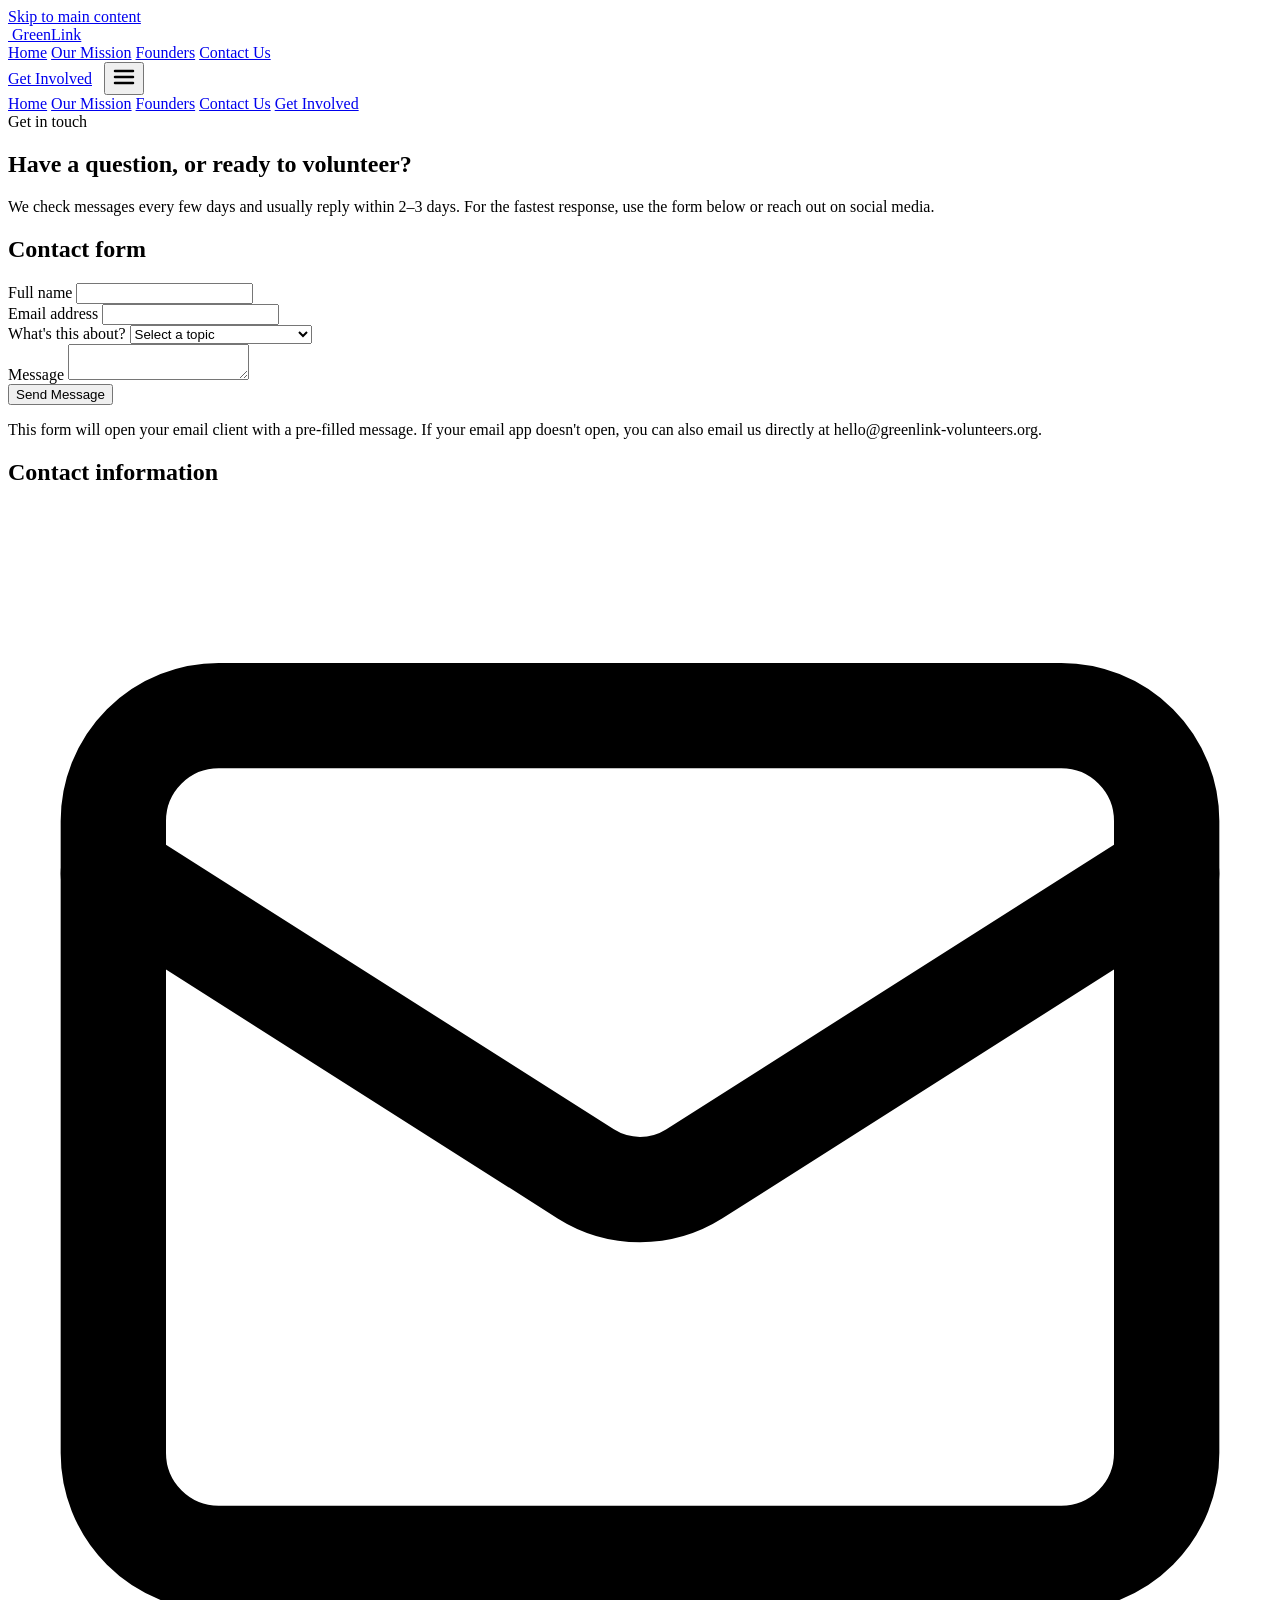
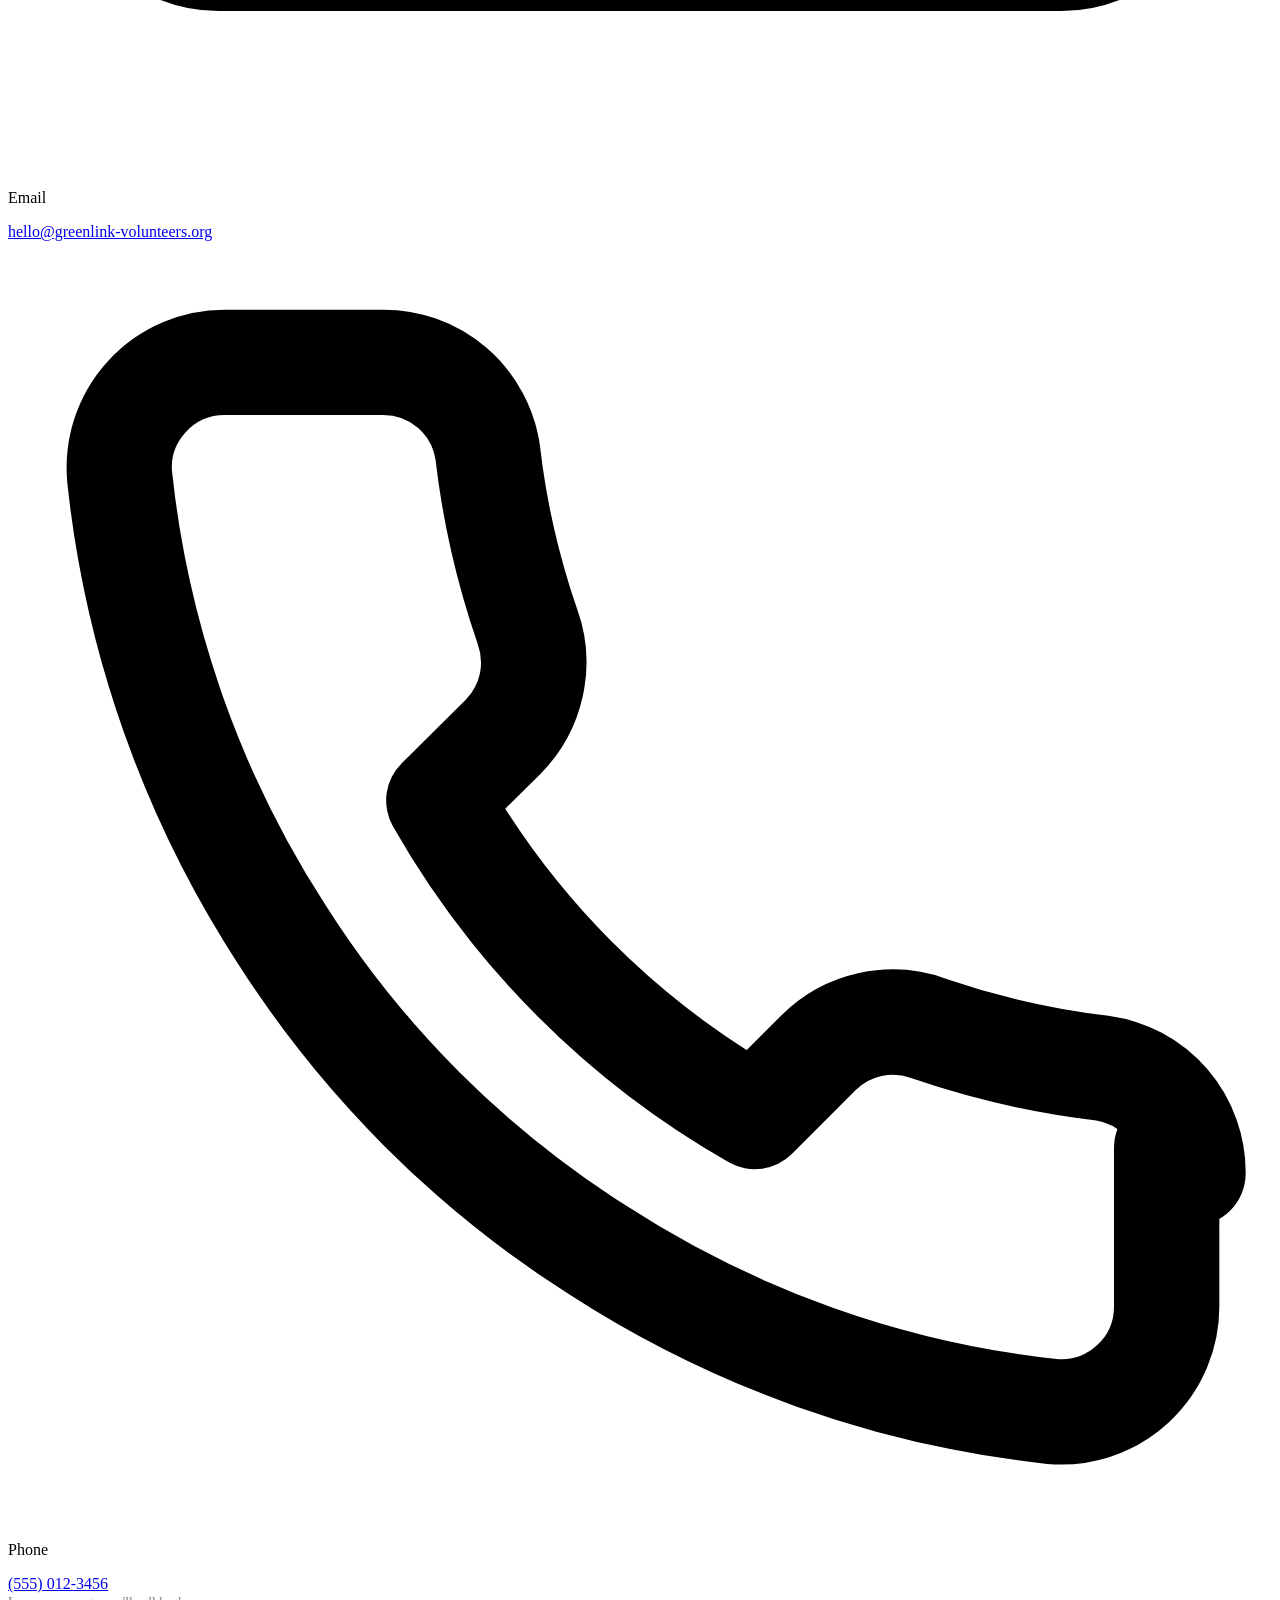
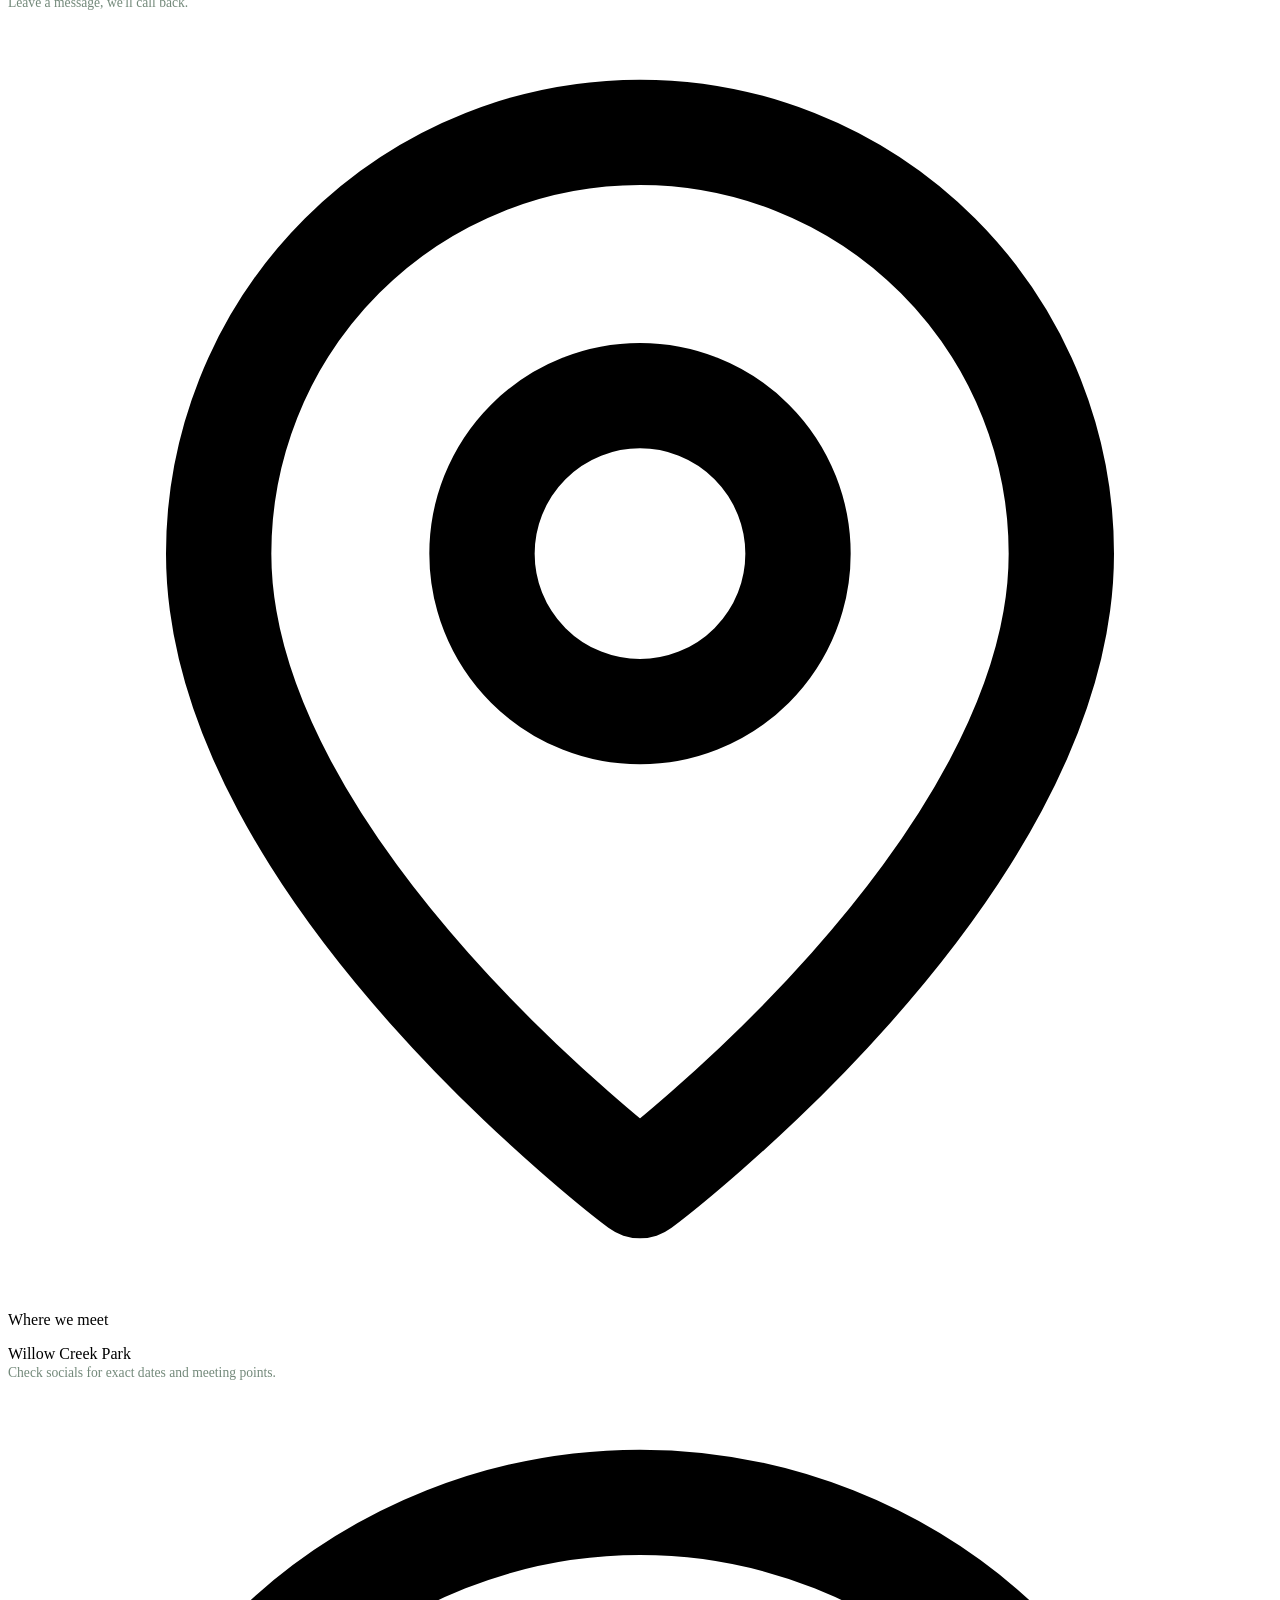
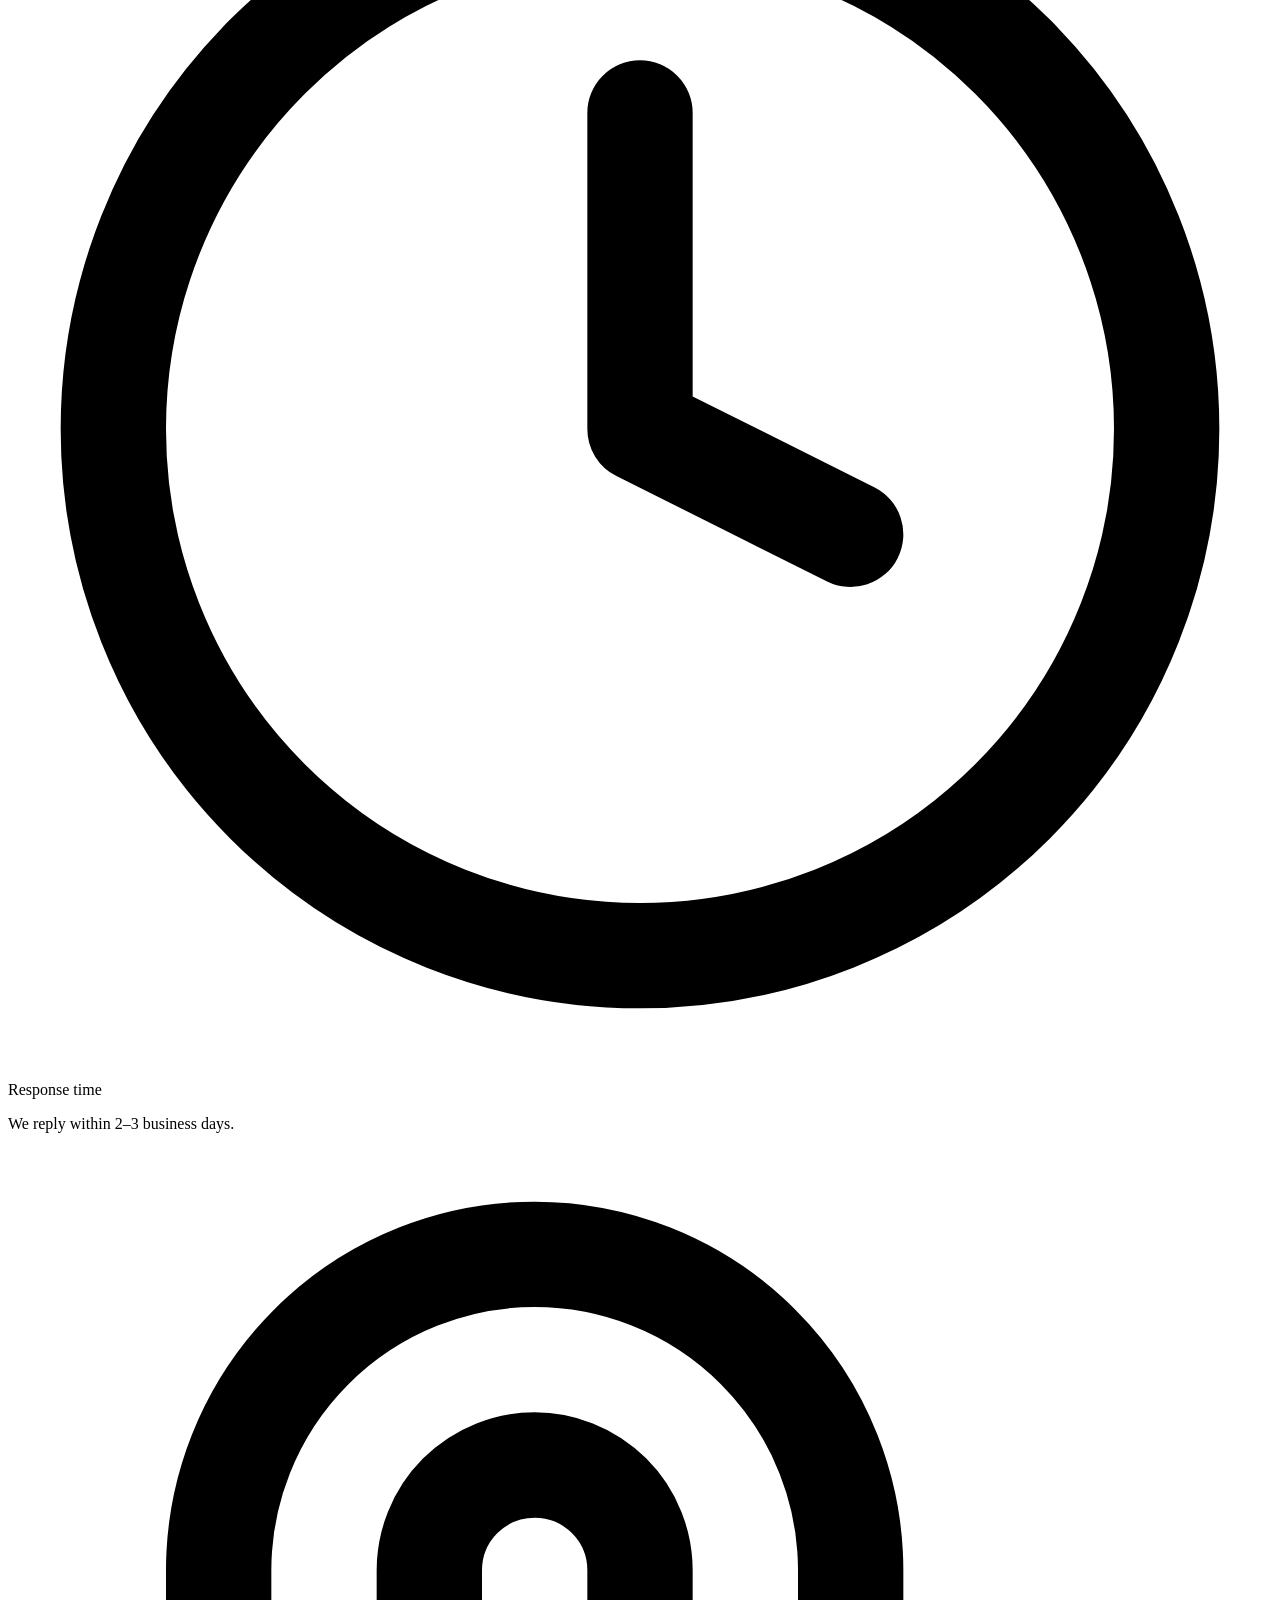
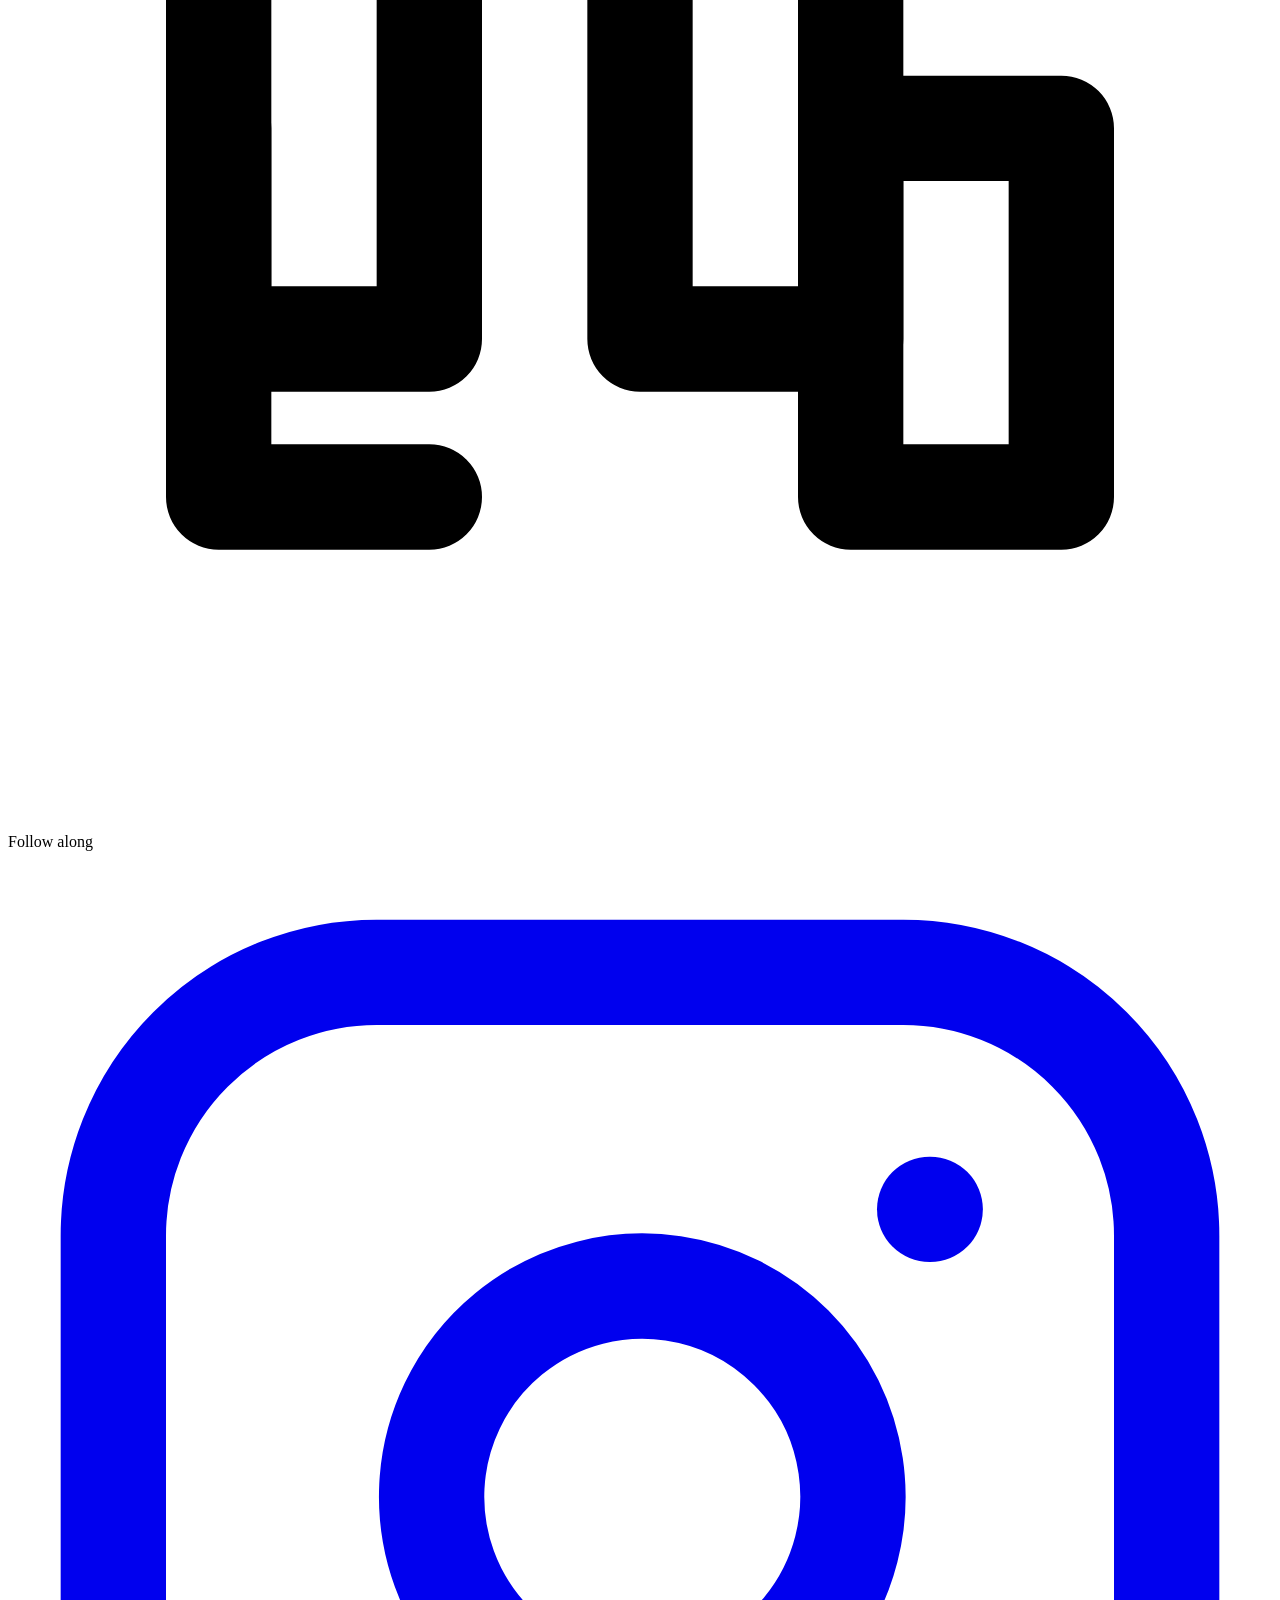
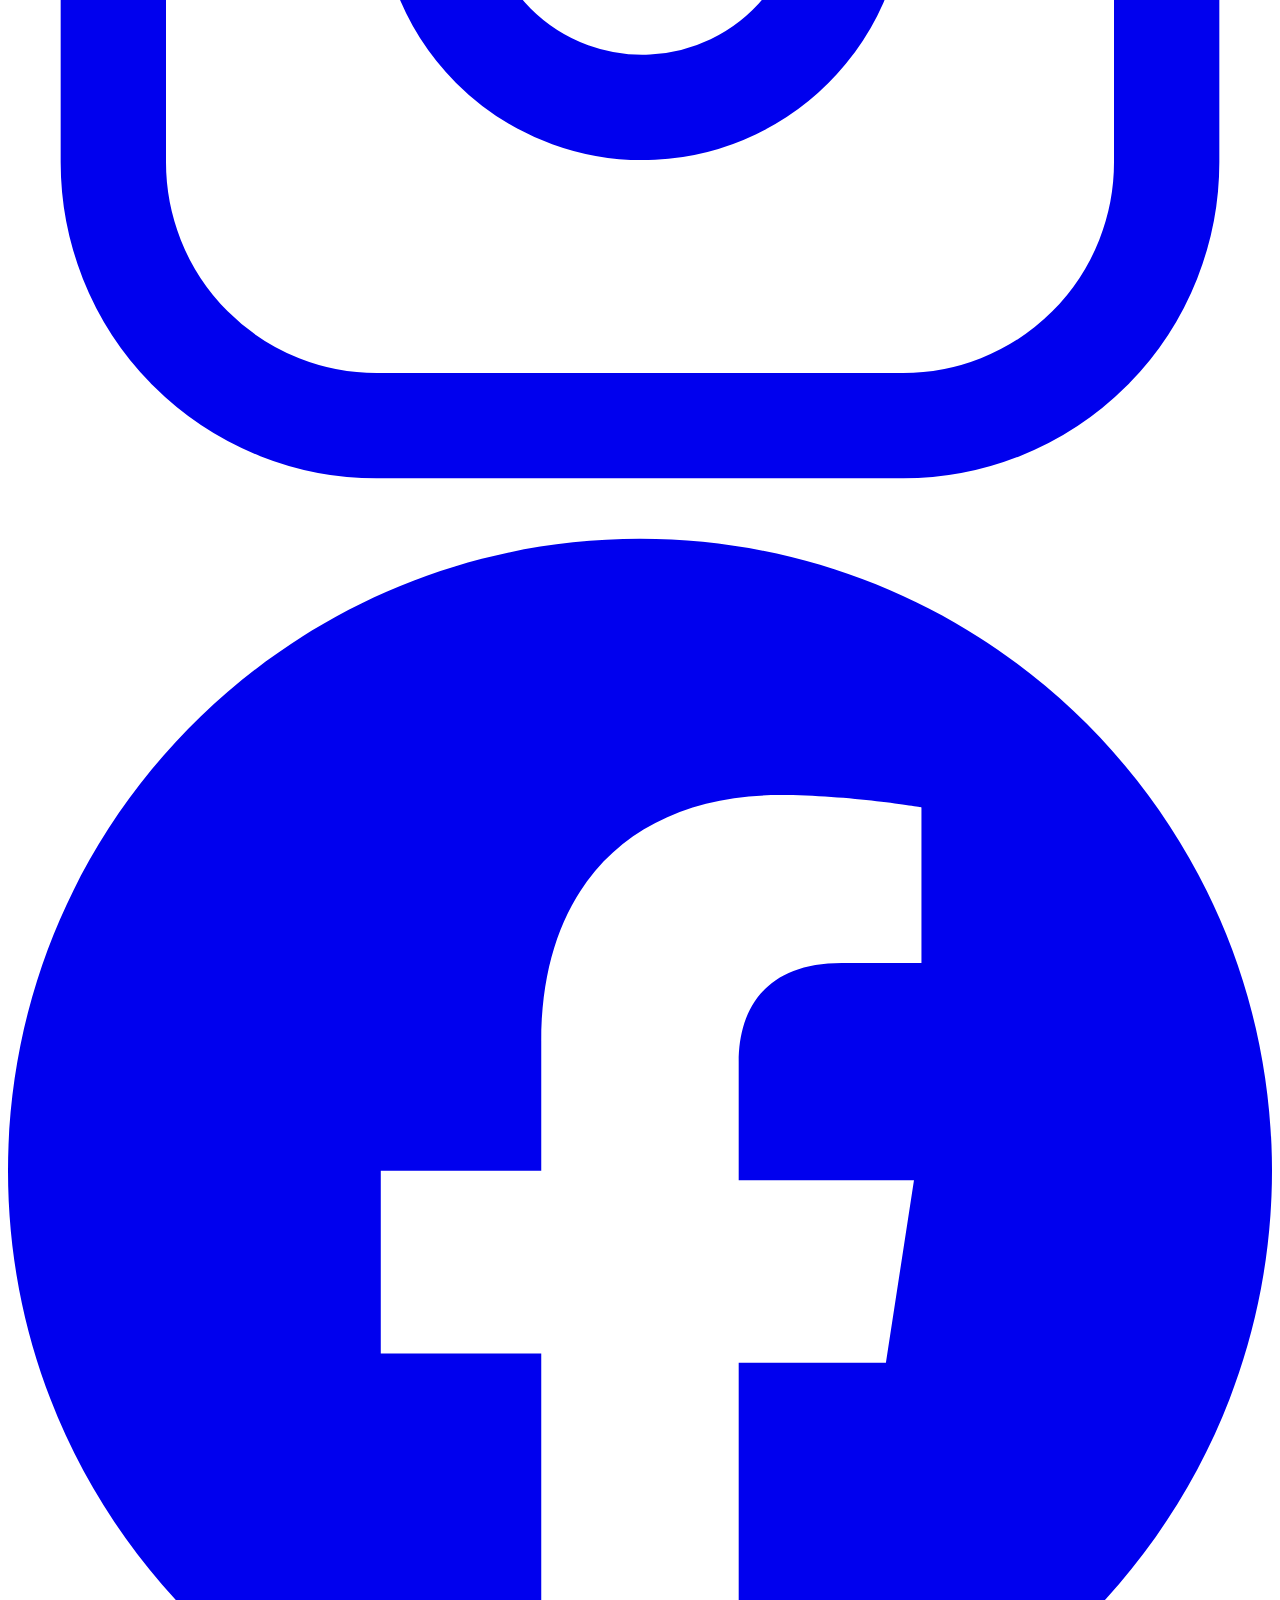
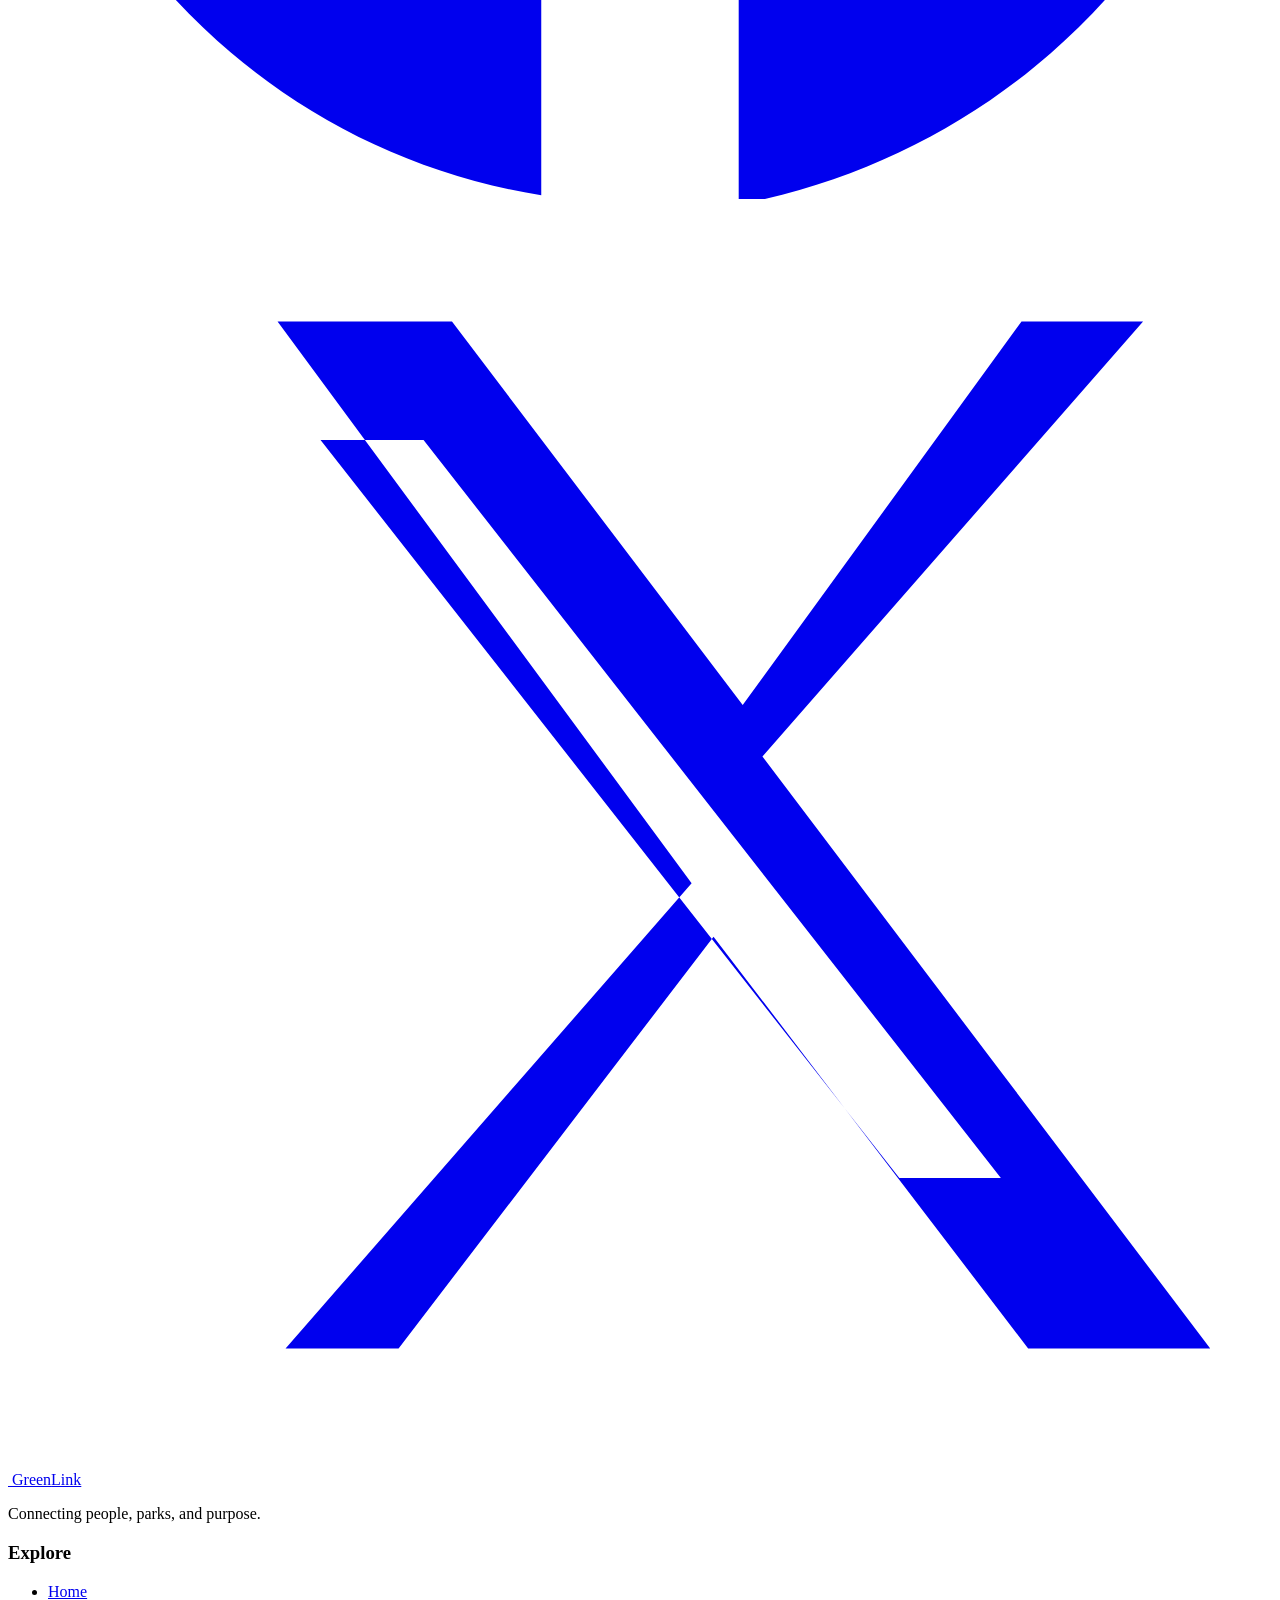
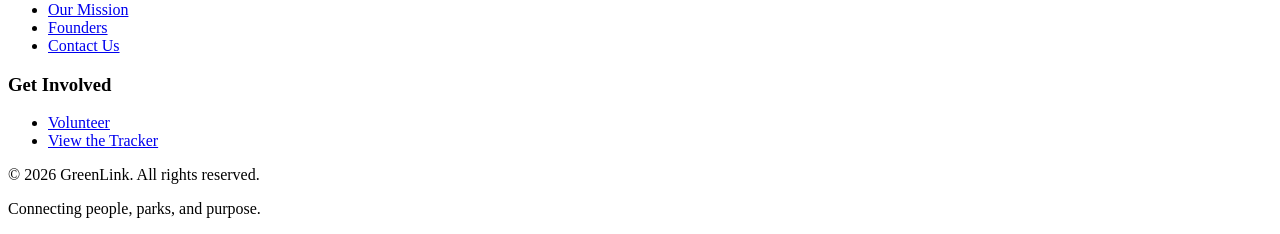
==== contact.html @ 70a1c5a6 "Add contact.html with contact form and layout This HTML file includes a contact form, navigation, an" ====
<!DOCTYPE html>
<html lang="en">
<head>
  <meta charset="UTF-8" />
  <meta name="viewport" content="width=device-width, initial-scale=1.0" />
  <meta name="description" content="Get in touch with GreenLink to volunteer, organize a cleanup, or partner with us." />
  <title>Contact Us — GreenLink</title>
  <link rel="icon" href="assets/favicon.svg" type="image/svg+xml" />
  <link rel="stylesheet" href="css/style.css" />
</head>
<body>
  <a href="#main-content" class="sr-only">Skip to main content</a>

  <!-- Header -->
  <header class="site-header">
    <div class="container header-inner">
      <a href="index.html" class="logo-link" aria-label="GreenLink home">
        <img src="assets/logo.svg" alt="" class="logo-mark" />
        <span class="logo-wordmark">Green<span class="word-link">Link</span></span>
      </a>

      <nav class="desktop-nav" aria-label="Main navigation">
        <a href="index.html" class="nav-link">Home</a>
        <a href="mission.html" class="nav-link">Our Mission</a>
        <a href="founders.html" class="nav-link">Founders</a>
        <a href="contact.html" class="nav-link active" aria-current="page">Contact Us</a>
      </nav>

      <div style="display:flex;align-items:center;gap:0.75rem;">
        <a href="contact.html" class="btn btn-ghost header-cta">Get Involved</a>
        <button class="menu-toggle" aria-label="Open menu" aria-expanded="false" aria-controls="mobile-nav">
          <svg width="24" height="24" viewBox="0 0 24 24" fill="none" stroke="currentColor" stroke-width="2.5" stroke-linecap="round" stroke-linejoin="round" aria-hidden="true">
            <line x1="3" y1="6" x2="21" y2="6"></line>
            <line x1="3" y1="12" x2="21" y2="12"></line>
            <line x1="3" y1="18" x2="21" y2="18"></line>
          </svg>
        </button>
      </div>

      <nav id="mobile-nav" class="mobile-nav" aria-label="Mobile navigation">
        <a href="index.html" class="nav-link">Home</a>
        <a href="mission.html" class="nav-link">Our Mission</a>
        <a href="founders.html" class="nav-link">Founders</a>
        <a href="contact.html" class="nav-link active" aria-current="page">Contact Us</a>
        <a href="contact.html" class="btn btn-primary">Get Involved</a>
      </nav>
    </div>
  </header>

  <main id="main-content">
    <!-- Page Hero -->
    <section class="page-hero">
      <div class="container">
        <div class="reveal">
          <div class="eyebrow">Get in touch</div>
          <h1>Have a question, or ready to volunteer?</h1>
          <p>We check messages every few days and usually reply within 2–3 days. For the fastest response, use the form below or reach out on social media.</p>
        </div>
      </div>
    </section>

    <!-- Contact Layout -->
    <section class="section" aria-labelledby="contact-title">
      <div class="container contact-layout">
        <div class="reveal">
          <h2 id="contact-title" class="sr-only">Contact form</h2>
          <div class="contact-form-card">
            <form class="contact-form" action="#" method="post" novalidate>
              <div class="form-group">
                <label for="name" class="form-label">Full name</label>
                <input type="text" id="name" name="name" class="form-input" required autocomplete="name" />
              </div>

              <div class="form-group">
                <label for="email" class="form-label">Email address</label>
                <input type="email" id="email" name="email" class="form-input" required autocomplete="email" />
              </div>

              <div class="form-group">
                <label for="topic" class="form-label">What's this about?</label>
                <select id="topic" name="topic" class="form-select" required>
                  <option value="" disabled selected>Select a topic</option>
                  <option value="Volunteering">Volunteering</option>
                  <option value="Organizing a cleanup">Organizing a cleanup</option>
                  <option value="Partnership or sponsorship">Partnership or sponsorship</option>
                  <option value="Press or media">Press or media</option>
                  <option value="Something else">Something else</option>
                </select>
              </div>

              <div class="form-group">
                <label for="message" class="form-label">Message</label>
                <textarea id="message" name="message" class="form-textarea" required></textarea>
              </div>

              <button type="submit" class="btn btn-primary">Send Message</button>
            </form>
            <p class="form-note">This form will open your email client with a pre-filled message. If your email app doesn't open, you can also email us directly at hello@greenlink-volunteers.org.</p>
          </div>
        </div>

        <div class="reveal" style="transition-delay: 100ms;">
          <div class="contact-info-card">
            <h2 class="sr-only">Contact information</h2>
            <div class="contact-cards">
              <div class="info-card">
                <div class="info-card-icon" aria-hidden="true">
                  <svg viewBox="0 0 24 24" fill="none" stroke="currentColor" stroke-width="2" stroke-linecap="round" stroke-linejoin="round">
                    <rect x="2" y="4" width="20" height="16" rx="2" />
                    <path d="m22 7-8.97 5.7a1.93 1.93 0 0 1-2.06 0L2 7" />
                  </svg>
                </div>
                <div>
                  <p class="info-card-title">Email</p>
                  <p class="info-card-value"><a href="mailto:hello@greenlink-volunteers.org">hello@greenlink-volunteers.org</a></p>
                </div>
              </div>

              <div class="info-card">
                <div class="info-card-icon" aria-hidden="true">
                  <svg viewBox="0 0 24 24" fill="none" stroke="currentColor" stroke-width="2" stroke-linecap="round" stroke-linejoin="round">
                    <path d="M22 16.92v3a2 2 0 0 1-2.18 2 19.79 19.79 0 0 1-8.63-3.07 19.5 19.5 0 0 1-6-6 19.79 19.79 0 0 1-3.07-8.67A2 2 0 0 1 4.11 2h3a2 2 0 0 1 2 1.72c.13 1.14.39 2.24.75 3.29a2 2 0 0 1-.46 2.1l-1.22 1.21a16 16 0 0 0 6 6l1.21-1.21a2 2 0 0 1 2.1-.46c1.05.36 2.15.62 3.29.75a2 2 0 0 1 1.72 2z" />
                  </svg>
                </div>
                <div>
                  <p class="info-card-title">Phone</p>
                  <p class="info-card-value"><a href="tel:+15550123">(555) 012-3456</a><br /><span style="font-size: 0.85rem; color: rgba(22, 59, 34, 0.6);">Leave a message, we'll call back.</span></p>
                </div>
              </div>

              <div class="info-card">
                <div class="info-card-icon" aria-hidden="true">
                  <svg viewBox="0 0 24 24" fill="none" stroke="currentColor" stroke-width="2" stroke-linecap="round" stroke-linejoin="round">
                    <path d="M20 10c0 6-8 12-8 12s-8-6-8-12a8 8 0 0 1 16 0Z" />
                    <circle cx="12" cy="10" r="3" />
                  </svg>
                </div>
                <div>
                  <p class="info-card-title">Where we meet</p>
                  <p class="info-card-value">Willow Creek Park<br /><span style="font-size: 0.85rem; color: rgba(22, 59, 34, 0.6);">Check socials for exact dates and meeting points.</span></p>
                </div>
              </div>

              <div class="info-card">
                <div class="info-card-icon" aria-hidden="true">
                  <svg viewBox="0 0 24 24" fill="none" stroke="currentColor" stroke-width="2" stroke-linecap="round" stroke-linejoin="round">
                    <circle cx="12" cy="12" r="10" />
                    <polyline points="12 6 12 12 16 14" />
                  </svg>
                </div>
                <div>
                  <p class="info-card-title">Response time</p>
                  <p class="info-card-value">We reply within 2–3 business days.</p>
                </div>
              </div>

              <div class="info-card">
                <div class="info-card-icon" aria-hidden="true">
                  <svg viewBox="0 0 24 24" fill="none" stroke="currentColor" stroke-width="2" stroke-linecap="round" stroke-linejoin="round">
                    <path d="M16 8a6 6 0 0 0-12 0v7h4V8a2 2 0 0 1 4 0v7h4V8Z" />
                    <path d="M20 11h-4v7h4V11Z" />
                    <path d="M4 11v7h4" />
                  </svg>
                </div>
                <div>
                  <p class="info-card-title">Follow along</p>
                  <div class="social-links">
                    <a href="https://instagram.com/greenlink" class="social-link" aria-label="Instagram" target="_blank" rel="noopener noreferrer">
                      <svg viewBox="0 0 24 24" fill="none" stroke="currentColor" stroke-width="2" stroke-linecap="round" stroke-linejoin="round">
                        <rect x="2" y="2" width="20" height="20" rx="5" ry="5" />
                        <path d="M16 11.37A4 4 0 1 1 12.63 8 4 4 0 0 1 16 11.37Z" />
                        <line x1="17.5" y1="6.5" x2="17.51" y2="6.5" />
                      </svg>
                    </a>
                    <a href="https://facebook.com/greenlink" class="social-link" aria-label="Facebook" target="_blank" rel="noopener noreferrer">
                      <svg viewBox="0 0 24 24" fill="currentColor" aria-hidden="true">
                        <path d="M24 12.073c0-6.627-5.373-12-12-12S0 5.446 0 12.073c0 5.99 4.388 10.954 10.125 11.854v-8.385H7.078v-3.469h3.047V9.608c0-3.005 1.79-4.669 4.533-4.669 1.312 0 2.686.234 2.686.234v2.953H15.83c-1.491 0-1.956.925-1.956 1.874v2.25h3.328l-.533 3.469h-2.795v8.385C19.612 23.027 24 18.062 24 12.073Z" />
                      </svg>
                    </a>
                    <a href="https://x.com/greenlink" class="social-link" aria-label="X" target="_blank" rel="noopener noreferrer">
                      <svg viewBox="0 0 24 24" fill="currentColor" aria-hidden="true">
                        <path d="M18.244 2.25h3.308l-7.227 8.26 8.502 11.24H19.37l-5.974-7.82-5.98 7.82H5.27l7.71-8.835L5.118 2.25H8.43l5.52 7.282 5.294-7.282Zm-1.26 16.263h1.868L7.89 4.5H5.934l10.99 14.013Z" />
                      </svg>
                    </a>
                  </div>
                </div>
              </div>
            </div>
          </div>
        </div>
      </div>
    </section>
  </main>

  <!-- Footer -->
  <footer class="site-footer">
    <div class="container">
      <div class="footer-grid">
        <div class="footer-logo">
          <a href="index.html" class="logo-link" aria-label="GreenLink home">
            <img src="assets/logo-white.svg" alt="" class="logo-mark" />
            <span class="logo-wordmark">Green<span class="word-link">Link</span></span>
          </a>
          <p class="footer-tagline">Connecting people, parks, and purpose.</p>
        </div>

        <div>
          <h3 class="footer-heading">Explore</h3>
          <ul class="footer-links">
            <li><a href="index.html">Home</a></li>
            <li><a href="mission.html">Our Mission</a></li>
            <li><a href="founders.html">Founders</a></li>
            <li><a href="contact.html">Contact Us</a></li>
          </ul>
        </div>

        <div>
          <h3 class="footer-heading">Get Involved</h3>
          <ul class="footer-links">
            <li><a href="contact.html">Volunteer</a></li>
            <li><a href="index.html#tracker-title">View the Tracker</a></li>
          </ul>
        </div>
      </div>

      <div class="footer-bottom">
        <p>&copy; <span class="footer-year">2026</span> GreenLink. All rights reserved.</p>
        <p>Connecting people, parks, and purpose.</p>
      </div>
    </div>
  </footer>

  <script src="js/tracker-data.js"></script>
  <script src="js/main.js"></script>
</body>
</html>
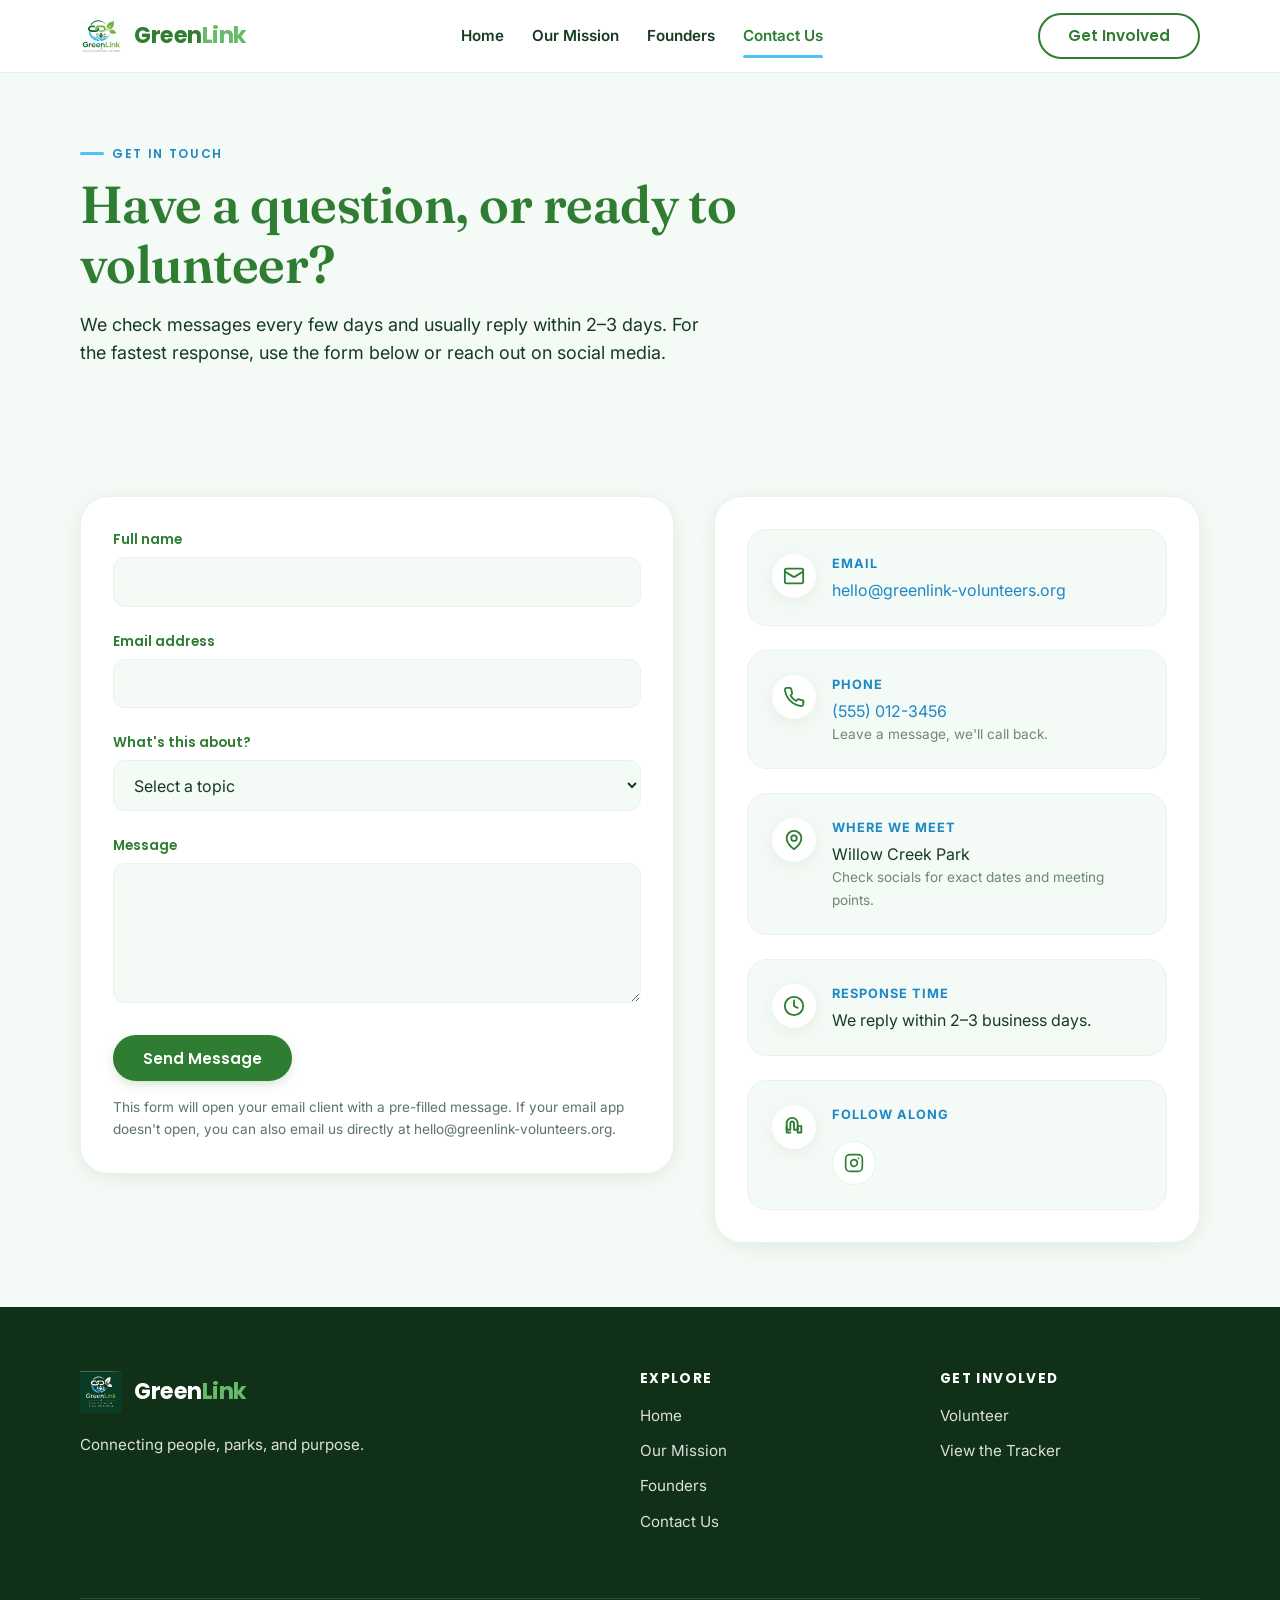
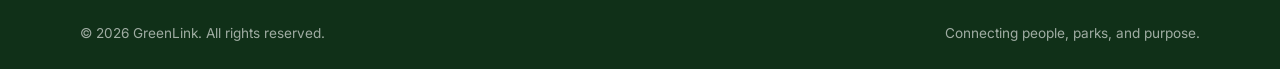
==== commit b6c40daa: "Remove Facebook and X social media links Removed social media links for Facebook and X." ====
--- a/contact.html
+++ b/contact.html
@@ -172,16 +172,6 @@
                         <line x1="17.5" y1="6.5" x2="17.51" y2="6.5" />
                       </svg>
                     </a>
-                    <a href="https://facebook.com/greenlink" class="social-link" aria-label="Facebook" target="_blank" rel="noopener noreferrer">
-                      <svg viewBox="0 0 24 24" fill="currentColor" aria-hidden="true">
-                        <path d="M24 12.073c0-6.627-5.373-12-12-12S0 5.446 0 12.073c0 5.99 4.388 10.954 10.125 11.854v-8.385H7.078v-3.469h3.047V9.608c0-3.005 1.79-4.669 4.533-4.669 1.312 0 2.686.234 2.686.234v2.953H15.83c-1.491 0-1.956.925-1.956 1.874v2.25h3.328l-.533 3.469h-2.795v8.385C19.612 23.027 24 18.062 24 12.073Z" />
-                      </svg>
-                    </a>
-                    <a href="https://x.com/greenlink" class="social-link" aria-label="X" target="_blank" rel="noopener noreferrer">
-                      <svg viewBox="0 0 24 24" fill="currentColor" aria-hidden="true">
-                        <path d="M18.244 2.25h3.308l-7.227 8.26 8.502 11.24H19.37l-5.974-7.82-5.98 7.82H5.27l7.71-8.835L5.118 2.25H8.43l5.52 7.282 5.294-7.282Zm-1.26 16.263h1.868L7.89 4.5H5.934l10.99 14.013Z" />
-                      </svg>
-                    </a>
                   </div>
                 </div>
               </div>
--- a/css/style.css
+++ b/css/style.css
@@ -0,0 +1,1397 @@
+/* ========================================
+   GreenLink Static Site Styles
+   Modern theme, volunteer-community feel
+   ======================================== */
+
+/* Google Fonts */
+@import url('https://fonts.googleapis.com/css2?family=Fraunces:opsz,wght@9..144,500;9..144,600&family=Inter:wght@400;500;600;700&family=Poppins:wght@600;700&display=swap');
+
+/* CSS Custom Properties / Tokens */
+:root {
+  /* Brand colors (exact hex values) */
+  --forest: #2E7D32;
+  --leaf: #66BB6A;
+  --water: #4FC3F7;
+  --paper: #FFFFFF;
+  --forest-deep: #103018;
+  --forest-ink: #163B22;
+  --mist: #F4FAF5;
+  --mist-dim: #E8F3EA;
+  --water-deep: #1E88C7;
+
+  /* Derived */
+  --forest-700: #1B5E20;
+  --leaf-300: #A5D6A7;
+
+  /* Typography */
+  --font-display: 'Fraunces', Georgia, serif;
+  --font-heading: 'Poppins', system-ui, sans-serif;
+  --font-body: 'Inter', system-ui, sans-serif;
+
+  /* Spacing */
+  --space-xs: 0.5rem;
+  --space-sm: 1rem;
+  --space-md: 1.5rem;
+  --space-lg: 2.5rem;
+  --space-xl: 4rem;
+  --space-2xl: 6rem;
+
+  /* Layout */
+  --max-width: 1200px;
+  --radius-sm: 12px;
+  --radius-md: 20px;
+  --radius-lg: 28px;
+  --radius-pill: 999px;
+
+  /* Shadows */
+  --shadow-soft: 0 12px 32px -16px rgba(16, 48, 24, 0.25);
+  --shadow-card: 0 4px 24px -6px rgba(16, 48, 24, 0.12);
+
+  /* Motion */
+  --transition-fast: 150ms ease;
+  --transition-base: 200ms ease;
+}
+
+/* Reset & base */
+*,
+*::before,
+*::after {
+  box-sizing: border-box;
+}
+
+html {
+  scroll-behavior: smooth;
+}
+
+@media (prefers-reduced-motion: reduce) {
+  html {
+    scroll-behavior: auto;
+  }
+
+  *,
+  *::before,
+  *::after {
+    animation-duration: 0.01ms !important;
+    animation-iteration-count: 1 !important;
+    transition-duration: 0.01ms !important;
+  }
+}
+
+body {
+  margin: 0;
+  font-family: var(--font-body);
+  color: var(--forest-ink);
+  background-color: var(--mist);
+  line-height: 1.6;
+  -webkit-font-smoothing: antialiased;
+  -moz-osx-font-smoothing: grayscale;
+}
+
+img {
+  max-width: 100%;
+  height: auto;
+  display: block;
+}
+
+a {
+  color: var(--water-deep);
+  text-decoration: none;
+  transition: color var(--transition-fast);
+}
+
+a:hover {
+  color: var(--forest);
+}
+
+a:focus-visible,
+button:focus-visible,
+input:focus-visible,
+textarea:focus-visible,
+select:focus-visible {
+  outline: 3px solid var(--water);
+  outline-offset: 2px;
+}
+
+/* Typography helpers */
+.font-display {
+  font-family: var(--font-display);
+}
+
+.font-heading {
+  font-family: var(--font-heading);
+}
+
+.font-body {
+  font-family: var(--font-body);
+}
+
+.eyebrow {
+  display: inline-flex;
+  align-items: center;
+  gap: 0.5rem;
+  font-family: var(--font-heading);
+  font-size: 0.75rem;
+  font-weight: 600;
+  letter-spacing: 0.14em;
+  text-transform: uppercase;
+  color: var(--water-deep);
+  margin-bottom: 0.75rem;
+}
+
+.eyebrow::before {
+  content: '';
+  display: inline-block;
+  width: 1.5rem;
+  height: 3px;
+  background-color: var(--water);
+  border-radius: 2px;
+}
+
+h1, h2, h3, h4, h5, h6 {
+  margin: 0;
+  font-family: var(--font-heading);
+  font-weight: 700;
+  line-height: 1.15;
+  letter-spacing: -0.01em;
+  color: var(--forest);
+}
+
+p {
+  margin: 0;
+}
+
+.text-forest {
+  color: var(--forest);
+}
+
+.text-forest-ink {
+  color: var(--forest-ink);
+}
+
+.text-white {
+  color: var(--paper);
+}
+
+.text-water {
+  color: var(--water);
+}
+
+/* Container */
+.container {
+  width: 100%;
+  max-width: var(--max-width);
+  margin-left: auto;
+  margin-right: auto;
+  padding-left: var(--space-md);
+  padding-right: var(--space-md);
+}
+
+@media (min-width: 640px) {
+  .container {
+    padding-left: var(--space-lg);
+    padding-right: var(--space-lg);
+  }
+}
+
+/* Buttons */
+.btn {
+  display: inline-flex;
+  align-items: center;
+  justify-content: center;
+  gap: 0.5rem;
+  padding: 0.85rem 1.75rem;
+  border-radius: var(--radius-pill);
+  font-family: var(--font-heading);
+  font-size: 0.95rem;
+  font-weight: 600;
+  line-height: 1;
+  text-align: center;
+  border: 2px solid transparent;
+  cursor: pointer;
+  transition: transform var(--transition-base), background-color var(--transition-base), border-color var(--transition-base), color var(--transition-base), box-shadow var(--transition-base);
+}
+
+.btn:hover {
+  transform: translateY(-2px);
+}
+
+.btn-primary {
+  background-color: var(--forest);
+  color: var(--paper);
+  border-color: var(--forest);
+  box-shadow: 0 4px 14px -4px rgba(46, 125, 50, 0.35);
+}
+
+.btn-primary:hover {
+  background-color: var(--forest-700);
+  border-color: var(--forest-700);
+  color: var(--paper);
+  box-shadow: 0 6px 18px -4px rgba(46, 125, 50, 0.45);
+}
+
+.btn-ghost {
+  background-color: transparent;
+  color: var(--forest);
+  border-color: var(--forest);
+}
+
+.btn-ghost:hover {
+  background-color: var(--forest);
+  color: var(--paper);
+}
+
+.btn-light {
+  background-color: var(--paper);
+  color: var(--forest);
+  border-color: var(--paper);
+}
+
+.btn-light:hover {
+  background-color: var(--mist);
+  color: var(--forest);
+}
+
+/* Header */
+.site-header {
+  position: sticky;
+  top: 0;
+  z-index: 100;
+  background-color: rgba(255, 255, 255, 0.92);
+  backdrop-filter: blur(10px);
+  -webkit-backdrop-filter: blur(10px);
+  border-bottom: 1px solid var(--mist-dim);
+  transition: box-shadow var(--transition-base);
+}
+
+.site-header.scrolled {
+  box-shadow: 0 4px 20px -8px rgba(16, 48, 24, 0.12);
+}
+
+.header-inner {
+  display: flex;
+  align-items: center;
+  justify-content: space-between;
+  height: 72px;
+}
+
+.logo-link {
+  display: inline-flex;
+  align-items: center;
+  gap: 0.75rem;
+  text-decoration: none;
+}
+
+.logo-link:hover {
+  color: inherit;
+}
+
+.logo-mark {
+  width: 42px;
+  height: 42px;
+  flex-shrink: 0;
+}
+
+.logo-wordmark {
+  font-family: var(--font-heading);
+  font-size: 1.4rem;
+  font-weight: 700;
+  letter-spacing: -0.02em;
+  color: var(--forest);
+}
+
+.logo-wordmark .word-link {
+  color: var(--leaf);
+}
+
+/* Desktop nav */
+.desktop-nav {
+  display: none;
+  align-items: center;
+  gap: 0.25rem;
+}
+
+@media (min-width: 860px) {
+  .desktop-nav {
+    display: flex;
+  }
+}
+
+.nav-link {
+  position: relative;
+  padding: 0.5rem 0.75rem;
+  font-family: var(--font-body);
+  font-size: 0.95rem;
+  font-weight: 600;
+  color: var(--forest-ink);
+  border-radius: var(--radius-pill);
+  transition: color var(--transition-fast), background-color var(--transition-fast);
+}
+
+.nav-link:hover {
+  color: var(--forest);
+  background-color: var(--mist-dim);
+}
+
+.nav-link.active {
+  color: var(--forest);
+}
+
+.nav-link.active::after {
+  content: '';
+  position: absolute;
+  bottom: -2px;
+  left: 0.75rem;
+  right: 0.75rem;
+  height: 3px;
+  background-color: var(--water);
+  border-radius: 2px;
+}
+
+.header-cta {
+  display: none;
+}
+
+@media (min-width: 860px) {
+  .header-cta {
+    display: inline-flex;
+  }
+}
+
+/* Mobile menu button */
+.menu-toggle {
+  display: flex;
+  align-items: center;
+  justify-content: center;
+  width: 44px;
+  height: 44px;
+  border-radius: 50%;
+  border: none;
+  background-color: var(--mist);
+  color: var(--forest);
+  cursor: pointer;
+  transition: background-color var(--transition-fast);
+}
+
+.menu-toggle:hover {
+  background-color: var(--mist-dim);
+}
+
+@media (min-width: 860px) {
+  .menu-toggle {
+    display: none;
+  }
+}
+
+.menu-toggle[aria-expanded="true"] {
+  background-color: var(--forest);
+  color: var(--paper);
+}
+
+/* Mobile nav dropdown */
+.mobile-nav {
+  display: none;
+  position: absolute;
+  top: 72px;
+  left: 0;
+  right: 0;
+  background-color: var(--paper);
+  border-bottom: 1px solid var(--mist-dim);
+  box-shadow: var(--shadow-soft);
+  padding: var(--space-md);
+}
+
+.mobile-nav.open {
+  display: block;
+}
+
+.mobile-nav .nav-link {
+  display: block;
+  padding: 0.85rem 0.5rem;
+  border-bottom: 1px solid var(--mist-dim);
+  font-size: 1rem;
+}
+
+.mobile-nav .nav-link.active::after {
+  left: 0.5rem;
+  right: auto;
+  width: 2rem;
+  bottom: 0.5rem;
+}
+
+.mobile-nav .btn {
+  width: 100%;
+  margin-top: var(--space-sm);
+}
+
+/* Footer */
+.site-footer {
+  background-color: var(--forest-deep);
+  color: rgba(255, 255, 255, 0.85);
+  padding-top: var(--space-xl);
+  padding-bottom: var(--space-md);
+}
+
+.footer-grid {
+  display: grid;
+  gap: var(--space-lg);
+  grid-template-columns: 1fr;
+}
+
+@media (min-width: 640px) {
+  .footer-grid {
+    grid-template-columns: repeat(2, 1fr);
+  }
+}
+
+@media (min-width: 860px) {
+  .footer-grid {
+    grid-template-columns: 2fr 1fr 1fr;
+  }
+}
+
+.footer-logo .logo-wordmark {
+  color: var(--paper);
+}
+
+.footer-logo .logo-wordmark .word-link {
+  color: var(--leaf);
+}
+
+.footer-tagline {
+  margin-top: 0.75rem;
+  font-size: 0.95rem;
+  line-height: 1.6;
+  max-width: 320px;
+}
+
+.footer-heading {
+  font-family: var(--font-heading);
+  font-size: 0.85rem;
+  font-weight: 700;
+  letter-spacing: 0.1em;
+  text-transform: uppercase;
+  color: var(--paper);
+  margin-bottom: 1rem;
+}
+
+.footer-links {
+  list-style: none;
+  margin: 0;
+  padding: 0;
+  display: flex;
+  flex-direction: column;
+  gap: 0.6rem;
+}
+
+.footer-links a {
+  color: rgba(255, 255, 255, 0.85);
+  font-size: 0.95rem;
+  transition: color var(--transition-fast);
+}
+
+.footer-links a:hover {
+  color: var(--leaf);
+}
+
+.footer-bottom {
+  margin-top: var(--space-xl);
+  padding-top: var(--space-md);
+  border-top: 1px solid rgba(255, 255, 255, 0.12);
+  display: flex;
+  flex-direction: column;
+  gap: 0.5rem;
+  text-align: center;
+  font-size: 0.85rem;
+  color: rgba(255, 255, 255, 0.6);
+}
+
+@media (min-width: 640px) {
+  .footer-bottom {
+    flex-direction: row;
+    justify-content: space-between;
+    text-align: left;
+  }
+}
+
+/* Section spacing */
+.section {
+  padding-top: var(--space-xl);
+  padding-bottom: var(--space-xl);
+}
+
+.section-dim {
+  background-color: var(--mist-dim);
+}
+
+/* Hero */
+.hero {
+  padding-top: var(--space-xl);
+  padding-bottom: var(--space-xl);
+  overflow: hidden;
+}
+
+.hero-inner {
+  display: grid;
+  gap: var(--space-lg);
+  align-items: center;
+  grid-template-columns: 1fr;
+}
+
+@media (min-width: 860px) {
+  .hero-inner {
+    grid-template-columns: 1.1fr 0.9fr;
+  }
+}
+
+.hero-title {
+  font-family: var(--font-display);
+  font-size: clamp(2.2rem, 5vw, 3.5rem);
+  font-weight: 600;
+  line-height: 1.1;
+  color: var(--forest);
+  margin-bottom: 1rem;
+}
+
+.hero-title .highlight {
+  color: var(--forest);
+  position: relative;
+  display: inline;
+}
+
+.hero-subtitle {
+  font-size: 1.125rem;
+  color: var(--forest-ink);
+  max-width: 540px;
+  margin-bottom: var(--space-md);
+}
+
+.hero-actions {
+  display: flex;
+  flex-wrap: wrap;
+  gap: 0.75rem;
+  margin-bottom: var(--space-lg);
+}
+
+.hero-stats {
+  display: flex;
+  flex-wrap: wrap;
+  gap: var(--space-md);
+  padding-top: var(--space-sm);
+  border-top: 1px solid var(--mist-dim);
+}
+
+.hero-stat {
+  min-width: 130px;
+}
+
+.hero-stat-number {
+  font-family: var(--font-heading);
+  font-size: 1.75rem;
+  font-weight: 700;
+  color: var(--forest);
+  line-height: 1;
+}
+
+.hero-stat-label {
+  font-size: 0.8rem;
+  font-weight: 500;
+  color: rgba(22, 59, 34, 0.7);
+  margin-top: 0.25rem;
+}
+
+/* Hero logo frame */
+.hero-visual {
+  display: flex;
+  justify-content: center;
+  align-items: center;
+  position: relative;
+}
+
+.hero-logo-frame {
+  position: relative;
+  width: clamp(260px, 80vw, 420px);
+  aspect-ratio: 1 / 1;
+  display: flex;
+  align-items: center;
+  justify-content: center;
+  border-radius: 50%;
+  background: radial-gradient(circle at 40% 35%, rgba(102, 187, 106, 0.18), rgba(244, 250, 245, 0) 60%);
+}
+
+.hero-logo-frame .logo-mark {
+  width: 70%;
+  height: 70%;
+  z-index: 2;
+}
+
+.rotating-ring {
+  position: absolute;
+  inset: 0;
+  border-radius: 50%;
+  border: 2px dashed var(--mist-dim);
+  animation: spin 60s linear infinite;
+}
+
+@keyframes spin {
+  from { transform: rotate(0deg); }
+  to { transform: rotate(360deg); }
+}
+
+/* Pillars strip */
+.pillars-section {
+  background-color: var(--paper);
+  border-top: 1px solid var(--mist-dim);
+  border-bottom: 1px solid var(--mist-dim);
+  padding-top: var(--space-lg);
+  padding-bottom: var(--space-lg);
+}
+
+.pillars-grid {
+  display: grid;
+  grid-template-columns: repeat(5, 1fr);
+  gap: var(--space-md);
+}
+
+@media (max-width: 1024px) {
+  .pillars-grid {
+    grid-template-columns: repeat(2, 1fr);
+  }
+}
+
+@media (max-width: 560px) {
+  .pillars-grid {
+    grid-template-columns: 1fr;
+  }
+}
+
+.pillar-item {
+  text-align: center;
+  padding: var(--space-md);
+  border-radius: var(--radius-md);
+  background-color: var(--mist);
+  border: 1px solid var(--mist-dim);
+  opacity: 0;
+  transform: translateY(24px);
+  transition: opacity 500ms ease, transform 500ms ease, box-shadow 200ms ease;
+}
+
+.pillar-item.revealed {
+  opacity: 1;
+  transform: translateY(0);
+}
+
+.pillar-item:hover {
+  box-shadow: var(--shadow-card);
+}
+
+.pillar-icon {
+  width: 48px;
+  height: 48px;
+  margin: 0 auto 0.75rem;
+  color: var(--forest);
+}
+
+.pillar-title {
+  font-size: 1rem;
+  margin-bottom: 0.35rem;
+  color: var(--forest);
+}
+
+.pillar-text {
+  font-size: 0.85rem;
+  color: rgba(22, 59, 34, 0.75);
+  line-height: 1.5;
+}
+
+/* Tracker section */
+.tracker-section {
+  background: linear-gradient(180deg, var(--forest-deep) 0%, #0a2612 100%);
+  color: var(--paper);
+  padding-top: var(--space-2xl);
+  padding-bottom: var(--space-2xl);
+  overflow: hidden;
+}
+
+.tracker-inner {
+  display: grid;
+  gap: var(--space-xl);
+  align-items: center;
+  grid-template-columns: 1fr;
+}
+
+@media (min-width: 860px) {
+  .tracker-inner {
+    grid-template-columns: 1fr 1fr;
+  }
+}
+
+.tracker-content .eyebrow {
+  color: var(--water);
+}
+
+.tracker-content .eyebrow::before {
+  background-color: var(--water);
+}
+
+.tracker-title {
+  font-family: var(--font-display);
+  font-size: clamp(2rem, 4vw, 3rem);
+  font-weight: 600;
+  color: var(--paper);
+  margin-bottom: 1rem;
+}
+
+.tracker-text {
+  color: rgba(255, 255, 255, 0.85);
+  max-width: 480px;
+  margin-bottom: var(--space-md);
+}
+
+.tracker-meta {
+  display: flex;
+  flex-wrap: wrap;
+  gap: var(--space-md);
+  margin-top: var(--space-md);
+}
+
+.tracker-meta-item {
+  display: flex;
+  align-items: center;
+  gap: 0.5rem;
+  font-size: 0.9rem;
+  color: rgba(255, 255, 255, 0.8);
+}
+
+.tracker-meta-item svg {
+  width: 18px;
+  height: 18px;
+  color: var(--leaf);
+  flex-shrink: 0;
+}
+
+.tracker-vessel-wrapper {
+  display: flex;
+  justify-content: center;
+  order: -1;
+}
+
+@media (min-width: 860px) {
+  .tracker-vessel-wrapper {
+    order: 1;
+  }
+}
+
+/* Water vessel */
+.tracker-vessel {
+  position: relative;
+  width: clamp(280px, 70vw, 360px);
+  aspect-ratio: 1 / 1;
+  border-radius: 50%;
+  background: rgba(255, 255, 255, 0.08);
+  border: 2px solid rgba(255, 255, 255, 0.15);
+  box-shadow: inset 0 0 40px rgba(0, 0, 0, 0.2), 0 20px 50px -20px rgba(0, 0, 0, 0.4);
+  overflow: hidden;
+}
+
+.vessel-water {
+  position: absolute;
+  left: 0;
+  right: 0;
+  bottom: 0;
+  height: 0%;
+  background: linear-gradient(180deg, #29B6F6 0%, #4FC3F7 40%, #1E88C7 100%);
+  transition: height 1.5s cubic-bezier(0.22, 1, 0.36, 1);
+  border-radius: 0 0 50% 50% / 0 0 10% 10%;
+}
+
+.vessel-water::before {
+  content: '';
+  position: absolute;
+  top: -8px;
+  left: 0;
+  right: 0;
+  height: 16px;
+  background: rgba(79, 195, 247, 0.85);
+  border-radius: 50%;
+}
+
+.vessel-label {
+  position: absolute;
+  inset: 0;
+  display: flex;
+  flex-direction: column;
+  align-items: center;
+  justify-content: center;
+  z-index: 2;
+  text-align: center;
+  padding: var(--space-md);
+}
+
+.vessel-number {
+  font-family: var(--font-heading);
+  font-size: clamp(3rem, 8vw, 4.5rem);
+  font-weight: 700;
+  line-height: 1;
+  color: var(--paper);
+  text-shadow: 0 2px 10px rgba(0, 0, 0, 0.2);
+}
+
+.vessel-unit {
+  font-family: var(--font-heading);
+  font-size: 0.95rem;
+  letter-spacing: 0.08em;
+  text-transform: uppercase;
+  color: rgba(255, 255, 255, 0.9);
+  margin-top: 0.5rem;
+}
+
+.vessel-goal {
+  font-size: 0.8rem;
+  color: rgba(255, 255, 255, 0.7);
+  margin-top: 0.35rem;
+}
+
+.vessel-bubbles {
+  position: absolute;
+  inset: 0;
+  pointer-events: none;
+  z-index: 1;
+}
+
+.vessel-bubble {
+  position: absolute;
+  background: rgba(255, 255, 255, 0.25);
+  border-radius: 50%;
+  animation: rise 4s ease-in infinite;
+}
+
+@keyframes rise {
+  0% {
+    transform: translateY(0) scale(0.8);
+    opacity: 0;
+  }
+  20% {
+    opacity: 1;
+  }
+  100% {
+    transform: translateY(-220px) scale(1.1);
+    opacity: 0;
+  }
+}
+
+/* Mission teaser */
+.mission-teaser {
+  display: grid;
+  gap: var(--space-lg);
+  align-items: center;
+  grid-template-columns: 1fr;
+}
+
+@media (min-width: 860px) {
+  .mission-teaser {
+    grid-template-columns: 1fr 1fr;
+  }
+}
+
+.mission-teaser-content h2 {
+  font-family: var(--font-display);
+  font-size: clamp(1.8rem, 3.5vw, 2.75rem);
+  font-weight: 600;
+  margin-bottom: 1rem;
+}
+
+.mission-teaser-content p {
+  color: var(--forest-ink);
+  margin-bottom: var(--space-md);
+  max-width: 520px;
+}
+
+.mission-teaser-visual {
+  display: flex;
+  align-items: center;
+  justify-content: center;
+}
+
+.mission-card {
+  background-color: var(--paper);
+  border: 1px solid var(--mist-dim);
+  border-radius: var(--radius-lg);
+  padding: var(--space-lg);
+  box-shadow: var(--shadow-card);
+  max-width: 420px;
+}
+
+.mission-card-icon {
+  width: 56px;
+  height: 56px;
+  background-color: var(--mist);
+  border-radius: 50%;
+  display: flex;
+  align-items: center;
+  justify-content: center;
+  margin-bottom: var(--space-sm);
+  color: var(--forest);
+}
+
+.mission-card-title {
+  font-size: 1.1rem;
+  margin-bottom: 0.4rem;
+}
+
+.mission-card-text {
+  font-size: 0.95rem;
+  color: rgba(22, 59, 34, 0.75);
+}
+
+/* CTA band */
+.cta-band {
+  padding: var(--space-xl) 0;
+}
+
+.cta-panel {
+  background: linear-gradient(135deg, var(--forest) 0%, var(--forest-700) 100%);
+  border-radius: var(--radius-lg);
+  padding: clamp(2rem, 5vw, 3.5rem);
+  color: var(--paper);
+  box-shadow: var(--shadow-soft);
+}
+
+.cta-panel h2 {
+  font-family: var(--font-display);
+  font-size: clamp(1.6rem, 3vw, 2.25rem);
+  font-weight: 600;
+  color: var(--paper);
+  margin-bottom: 0.75rem;
+}
+
+.cta-panel p {
+  color: rgba(255, 255, 255, 0.9);
+  max-width: 560px;
+  margin-bottom: var(--space-md);
+}
+
+/* Page hero (inner pages) */
+.page-hero {
+  padding-top: var(--space-xl);
+  padding-bottom: var(--space-xl);
+  background-color: var(--mist);
+}
+
+.page-hero h1 {
+  font-family: var(--font-display);
+  font-size: clamp(2rem, 4.5vw, 3.25rem);
+  font-weight: 600;
+  max-width: 720px;
+  margin-bottom: 1rem;
+}
+
+.page-hero p {
+  font-size: 1.125rem;
+  color: var(--forest-ink);
+  max-width: 640px;
+}
+
+/* Beliefs section */
+.beliefs-grid {
+  display: grid;
+  gap: var(--space-md);
+  grid-template-columns: 1fr;
+}
+
+@media (min-width: 640px) {
+  .beliefs-grid {
+    grid-template-columns: repeat(3, 1fr);
+  }
+}
+
+.belief-card {
+  background-color: var(--paper);
+  border: 1px solid var(--mist-dim);
+  border-radius: var(--radius-md);
+  padding: var(--space-lg);
+  box-shadow: var(--shadow-card);
+  transition: transform var(--transition-base), box-shadow var(--transition-base);
+}
+
+.belief-card:hover {
+  transform: translateY(-4px);
+  box-shadow: var(--shadow-soft);
+}
+
+.belief-index {
+  font-family: var(--font-heading);
+  font-size: 0.85rem;
+  font-weight: 700;
+  letter-spacing: 0.1em;
+  color: var(--water-deep);
+  margin-bottom: 0.75rem;
+}
+
+.belief-title {
+  font-size: 1.2rem;
+  margin-bottom: 0.5rem;
+}
+
+.belief-text {
+  font-size: 0.95rem;
+  color: rgba(22, 59, 34, 0.8);
+}
+
+/* Work / timeline */
+.work-list {
+  display: flex;
+  flex-direction: column;
+  gap: var(--space-md);
+  max-width: 800px;
+}
+
+.work-item {
+  display: grid;
+  gap: var(--space-sm);
+  grid-template-columns: 120px 1fr;
+  align-items: start;
+  padding: var(--space-md);
+  background-color: var(--paper);
+  border: 1px solid var(--mist-dim);
+  border-radius: var(--radius-md);
+  box-shadow: var(--shadow-card);
+}
+
+@media (max-width: 560px) {
+  .work-item {
+    grid-template-columns: 1fr;
+  }
+}
+
+.work-label {
+  font-family: var(--font-heading);
+  font-size: 0.75rem;
+  font-weight: 700;
+  letter-spacing: 0.08em;
+  text-transform: uppercase;
+  color: var(--water-deep);
+  padding: 0.35rem 0.6rem;
+  background-color: var(--mist);
+  border-radius: var(--radius-pill);
+  display: inline-block;
+  white-space: nowrap;
+}
+
+.work-title {
+  font-size: 1.15rem;
+  margin-bottom: 0.35rem;
+}
+
+.work-desc {
+  font-size: 0.95rem;
+  color: rgba(22, 59, 34, 0.8);
+}
+
+/* Founders grid */
+.founders-grid {
+  display: grid;
+  gap: var(--space-md);
+  grid-template-columns: 1fr;
+}
+
+@media (min-width: 640px) {
+  .founders-grid {
+    grid-template-columns: repeat(2, 1fr);
+  }
+}
+
+@media (min-width: 860px) {
+  .founders-grid {
+    grid-template-columns: repeat(3, 1fr);
+  }
+}
+
+.founder-card {
+  background-color: var(--paper);
+  border: 1px solid var(--mist-dim);
+  border-radius: var(--radius-lg);
+  overflow: hidden;
+  box-shadow: var(--shadow-card);
+  transition: transform var(--transition-base), box-shadow var(--transition-base);
+}
+
+.founder-card:hover {
+  transform: translateY(-4px);
+  box-shadow: var(--shadow-soft);
+}
+
+.founder-photo {
+  height: 220px;
+  background: linear-gradient(135deg, var(--leaf) 0%, var(--forest) 100%);
+  display: flex;
+  align-items: center;
+  justify-content: center;
+  color: var(--paper);
+}
+
+.founder-photo svg {
+  width: 80px;
+  height: 80px;
+  opacity: 0.9;
+}
+
+.founder-info {
+  padding: var(--space-md);
+}
+
+.founder-name {
+  font-size: 1.25rem;
+  margin-bottom: 0.25rem;
+}
+
+.founder-role {
+  font-size: 0.8rem;
+  font-weight: 700;
+  letter-spacing: 0.08em;
+  text-transform: uppercase;
+  color: var(--water-deep);
+  margin-bottom: 0.75rem;
+}
+
+.founder-bio {
+  font-size: 0.95rem;
+  color: rgba(22, 59, 34, 0.8);
+}
+
+/* Story section */
+.story-content {
+  max-width: 760px;
+  margin: 0 auto;
+  background-color: var(--paper);
+  border: 1px solid var(--mist-dim);
+  border-radius: var(--radius-lg);
+  padding: clamp(1.5rem, 4vw, 2.5rem);
+  box-shadow: var(--shadow-card);
+}
+
+.story-content p {
+  font-size: 1.05rem;
+  color: var(--forest-ink);
+  margin-bottom: 1rem;
+}
+
+.story-content p:last-child {
+  margin-bottom: 0;
+}
+
+/* Contact layout */
+.contact-layout {
+  display: grid;
+  gap: var(--space-lg);
+  grid-template-columns: 1fr;
+}
+
+@media (min-width: 860px) {
+  .contact-layout {
+    grid-template-columns: 1.1fr 0.9fr;
+  }
+}
+
+.contact-form-card,
+.contact-info-card {
+  background-color: var(--paper);
+  border: 1px solid var(--mist-dim);
+  border-radius: var(--radius-lg);
+  padding: clamp(1.5rem, 4vw, 2rem);
+  box-shadow: var(--shadow-card);
+}
+
+.form-group {
+  margin-bottom: var(--space-md);
+}
+
+.form-label {
+  display: block;
+  font-family: var(--font-heading);
+  font-size: 0.85rem;
+  font-weight: 600;
+  color: var(--forest);
+  margin-bottom: 0.4rem;
+}
+
+.form-input,
+.form-select,
+.form-textarea {
+  width: 100%;
+  padding: 0.85rem 1rem;
+  border: 1px solid var(--mist-dim);
+  border-radius: var(--radius-sm);
+  background-color: var(--mist);
+  color: var(--forest-ink);
+  font-family: var(--font-body);
+  font-size: 1rem;
+  transition: border-color var(--transition-fast), box-shadow var(--transition-fast);
+}
+
+.form-input:focus,
+.form-select:focus,
+.form-textarea:focus {
+  border-color: var(--water);
+  box-shadow: 0 0 0 3px rgba(79, 195, 247, 0.2);
+  outline: none;
+}
+
+.form-textarea {
+  min-height: 140px;
+  resize: vertical;
+}
+
+.form-note {
+  font-size: 0.85rem;
+  color: rgba(22, 59, 34, 0.7);
+  margin-top: var(--space-sm);
+}
+
+.contact-cards {
+  display: grid;
+  gap: var(--space-md);
+}
+
+.info-card {
+  display: flex;
+  gap: var(--space-sm);
+  padding: var(--space-md);
+  background-color: var(--mist);
+  border: 1px solid var(--mist-dim);
+  border-radius: var(--radius-md);
+}
+
+.info-card-icon {
+  width: 44px;
+  height: 44px;
+  flex-shrink: 0;
+  display: flex;
+  align-items: center;
+  justify-content: center;
+  background-color: var(--paper);
+  border-radius: 50%;
+  color: var(--forest);
+  box-shadow: var(--shadow-card);
+}
+
+.info-card-icon svg {
+  width: 22px;
+  height: 22px;
+}
+
+.info-card-title {
+  font-size: 0.8rem;
+  font-weight: 700;
+  letter-spacing: 0.08em;
+  text-transform: uppercase;
+  color: var(--water-deep);
+  margin-bottom: 0.25rem;
+}
+
+.info-card-value {
+  font-size: 1rem;
+  color: var(--forest-ink);
+  line-height: 1.4;
+}
+
+.social-links {
+  display: flex;
+  gap: 0.75rem;
+  margin-top: var(--space-sm);
+}
+
+.social-link {
+  width: 44px;
+  height: 44px;
+  display: flex;
+  align-items: center;
+  justify-content: center;
+  border-radius: 50%;
+  background-color: var(--paper);
+  border: 1px solid var(--mist-dim);
+  color: var(--forest);
+  transition: transform var(--transition-fast), background-color var(--transition-fast), color var(--transition-fast);
+}
+
+.social-link:hover {
+  transform: translateY(-2px);
+  background-color: var(--forest);
+  color: var(--paper);
+  border-color: var(--forest);
+}
+
+.social-link svg {
+  width: 20px;
+  height: 20px;
+}
+
+/* Utilities */
+.sr-only {
+  position: absolute;
+  width: 1px;
+  height: 1px;
+  padding: 0;
+  margin: -1px;
+  overflow: hidden;
+  clip: rect(0, 0, 0, 0);
+  white-space: nowrap;
+  border: 0;
+}
+
+.text-center {
+  text-align: center;
+}
+
+.max-w-2xl {
+  max-width: 560px;
+}
+
+.mx-auto {
+  margin-left: auto;
+  margin-right: auto;
+}
+
+.mb-sm { margin-bottom: var(--space-sm); }
+.mb-md { margin-bottom: var(--space-md); }
+.mb-lg { margin-bottom: var(--space-lg); }
+
+/* Scroll reveal */
+.reveal {
+  opacity: 0;
+  transform: translateY(24px);
+  transition: opacity 600ms ease, transform 600ms ease;
+}
+
+.reveal.revealed {
+  opacity: 1;
+  transform: translateY(0);
+}
+
+@media (prefers-reduced-motion: reduce) {
+  .reveal,
+  .pillar-item {
+    opacity: 1;
+    transform: none;
+    transition: none;
+  }
+}
+
+/* Print styles */
+@media print {
+  .site-header,
+  .site-footer,
+  .menu-toggle,
+  .btn {
+    display: none !important;
+  }
+
+  body {
+    background: white;
+    color: black;
+  }
+
+  a {
+    color: black;
+    text-decoration: underline;
+  }
+}
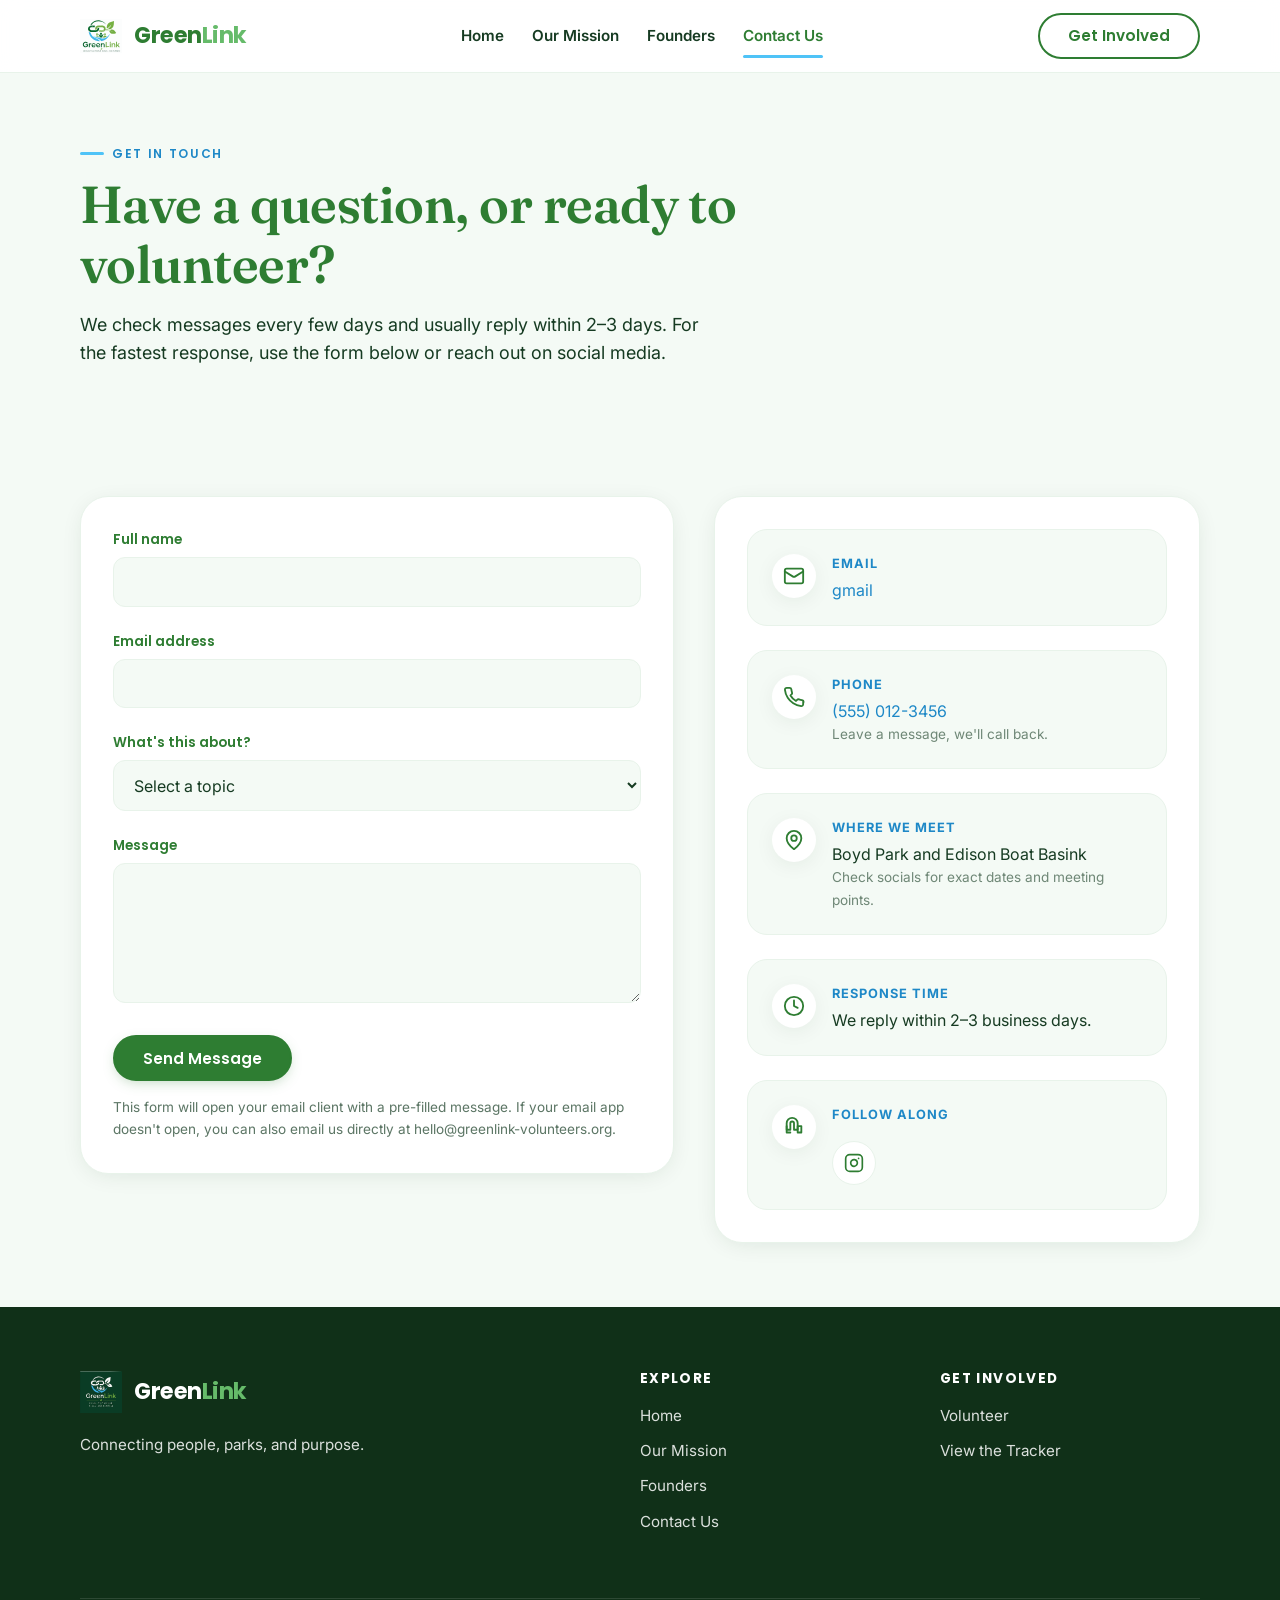
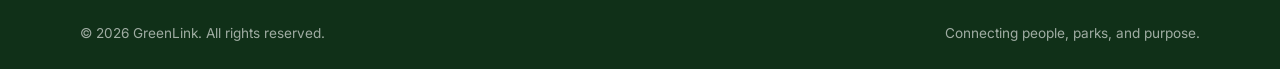
==== commit da7c1fd1: "Change email and meeting location in contact.html Updated email contact and meeting location details" ====
--- a/contact.html
+++ b/contact.html
@@ -112,7 +112,7 @@
                 </div>
                 <div>
                   <p class="info-card-title">Email</p>
-                  <p class="info-card-value"><a href="mailto:hello@greenlink-volunteers.org">hello@greenlink-volunteers.org</a></p>
+                  <p class="info-card-value"><a href="mailto:gmail">gmail</a></p>
                 </div>
               </div>
 
@@ -137,7 +137,7 @@
                 </div>
                 <div>
                   <p class="info-card-title">Where we meet</p>
-                  <p class="info-card-value">Willow Creek Park<br /><span style="font-size: 0.85rem; color: rgba(22, 59, 34, 0.6);">Check socials for exact dates and meeting points.</span></p>
+                  <p class="info-card-value">Boyd Park and Edison Boat Basink<br /><span style="font-size: 0.85rem; color: rgba(22, 59, 34, 0.6);">Check socials for exact dates and meeting points.</span></p>
                 </div>
               </div>
 
